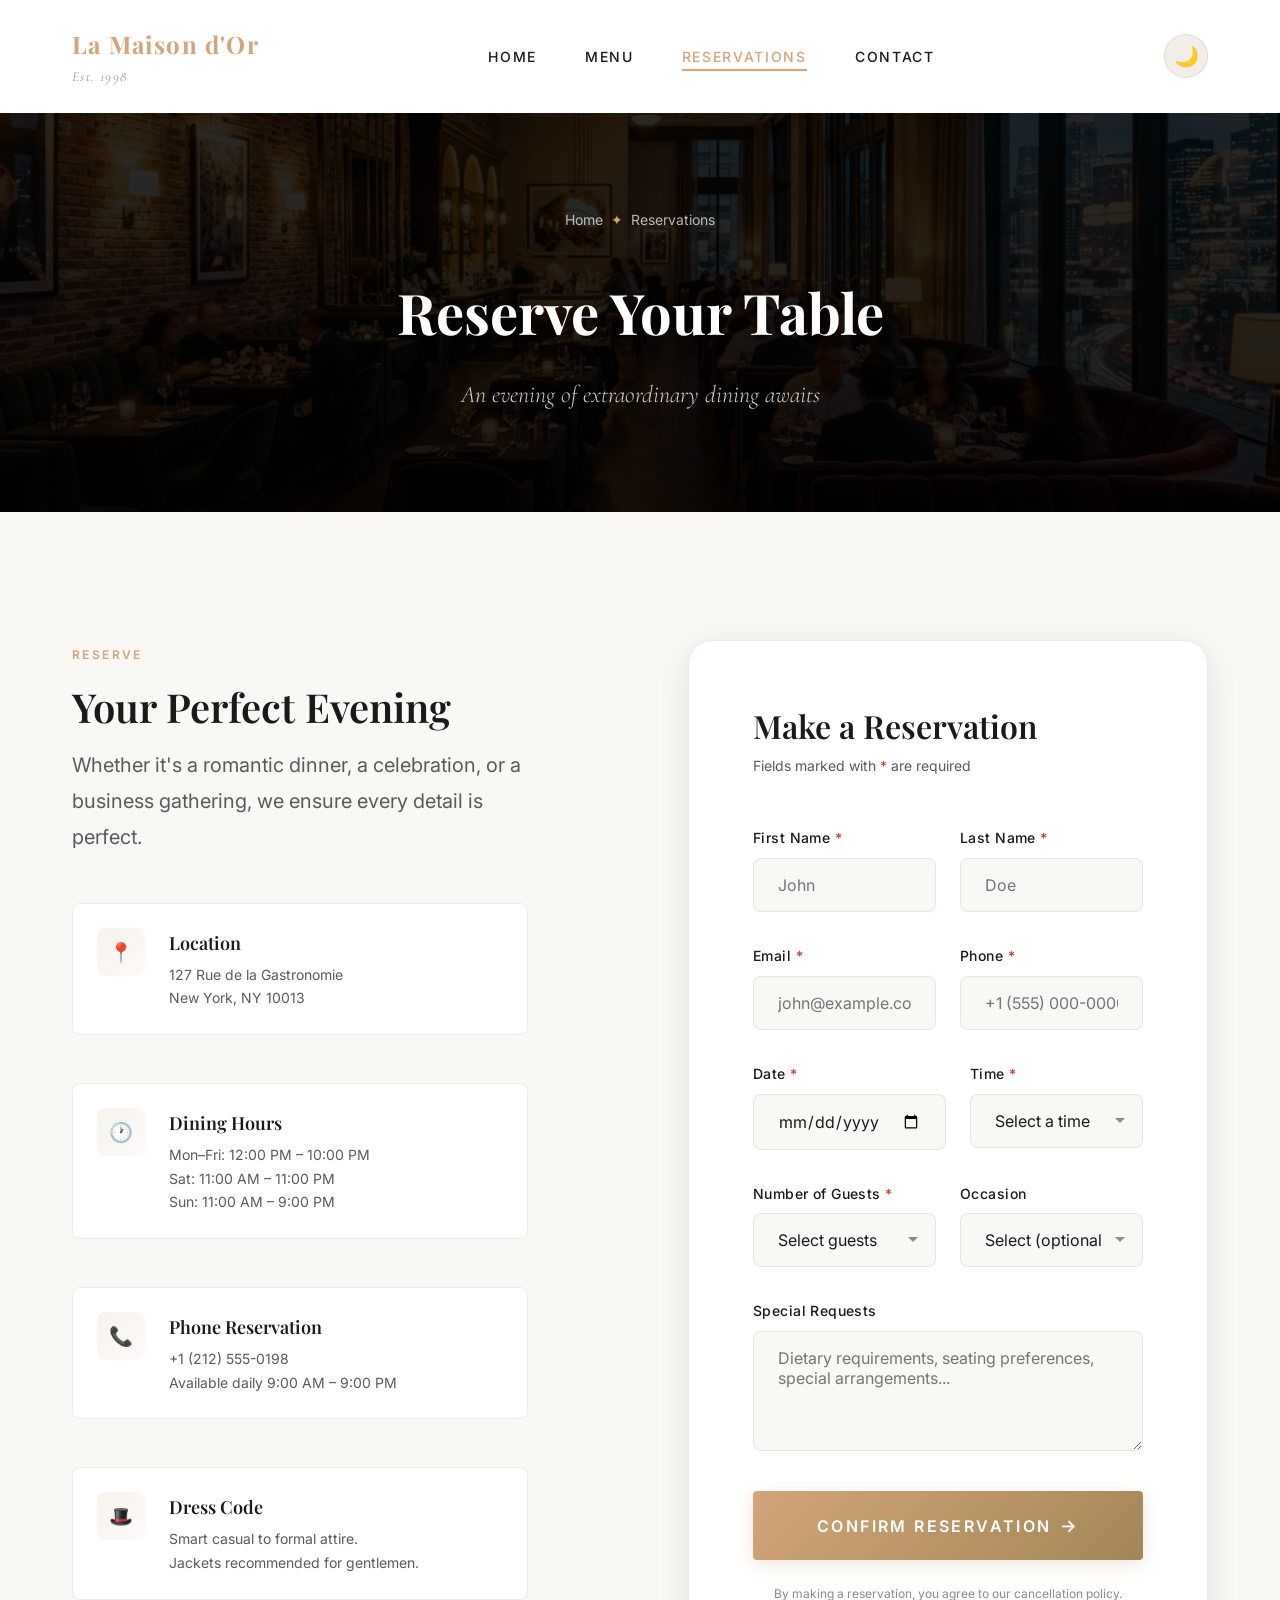
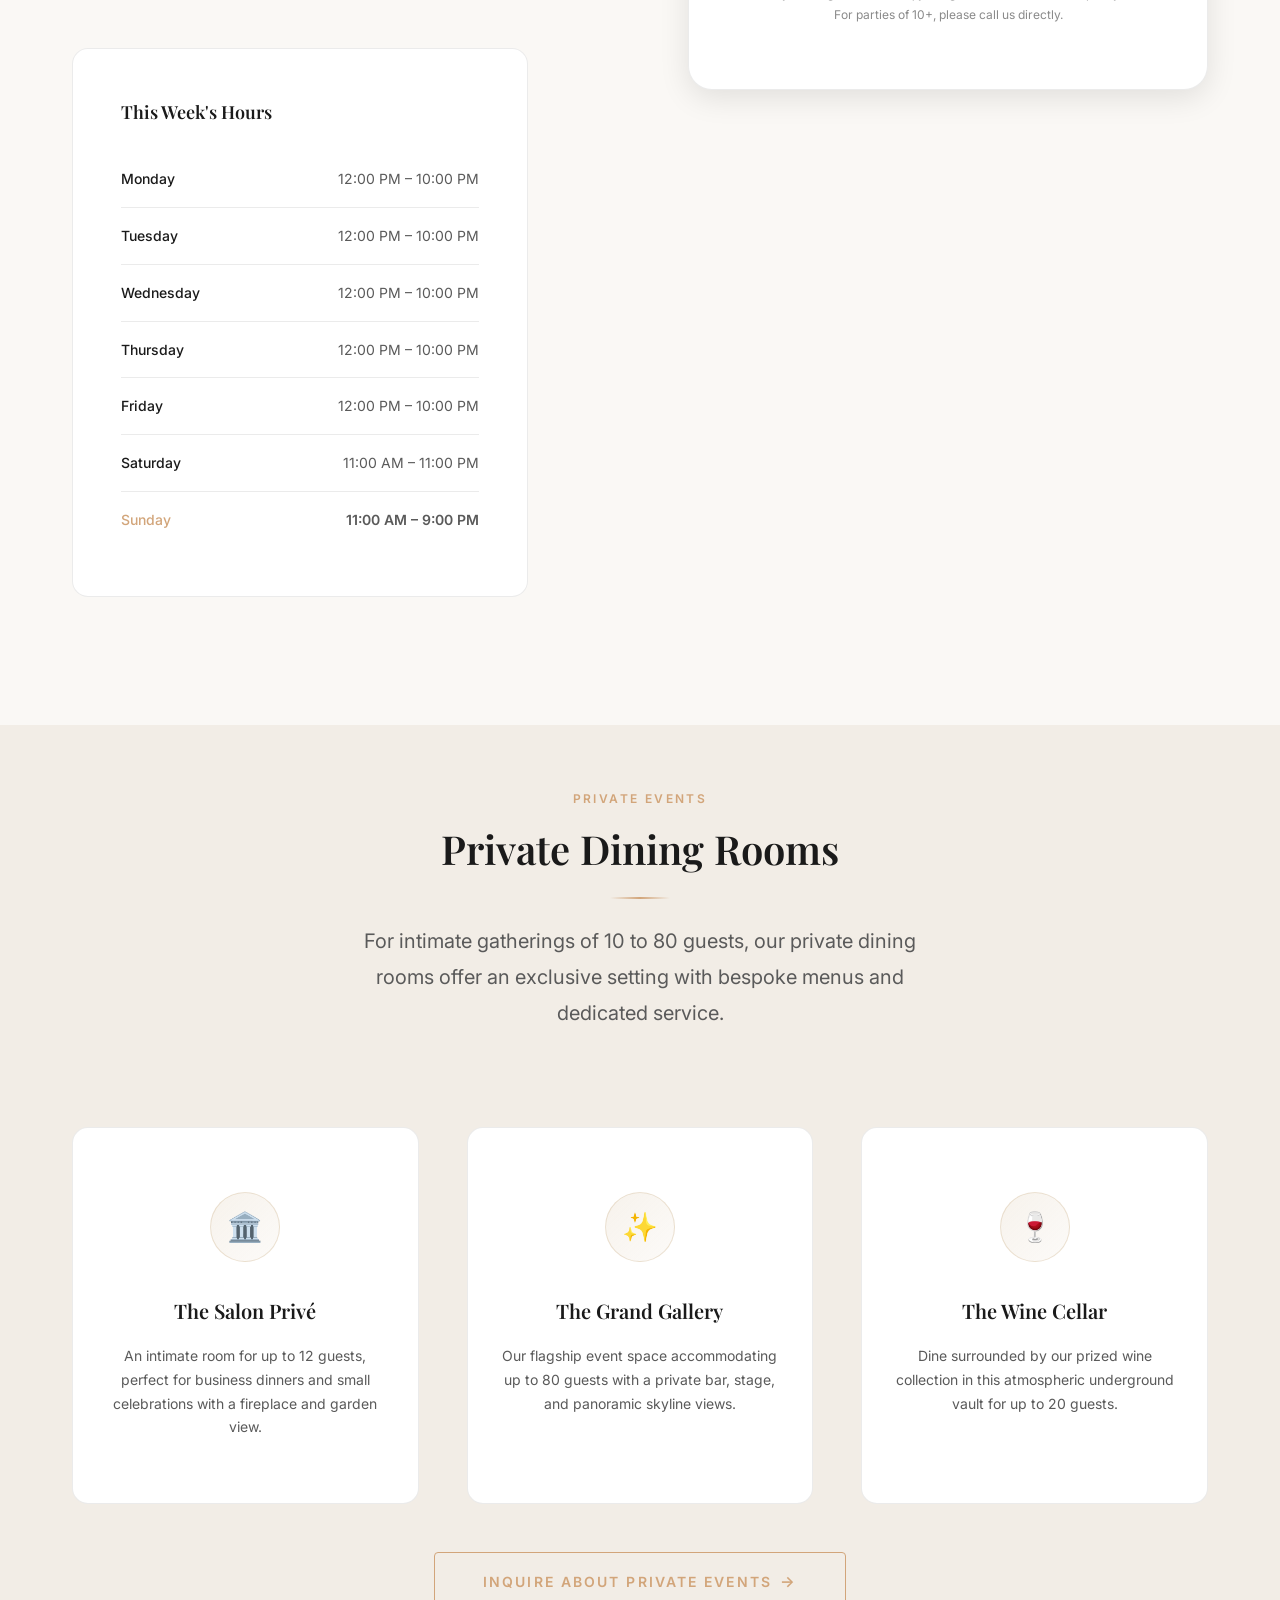
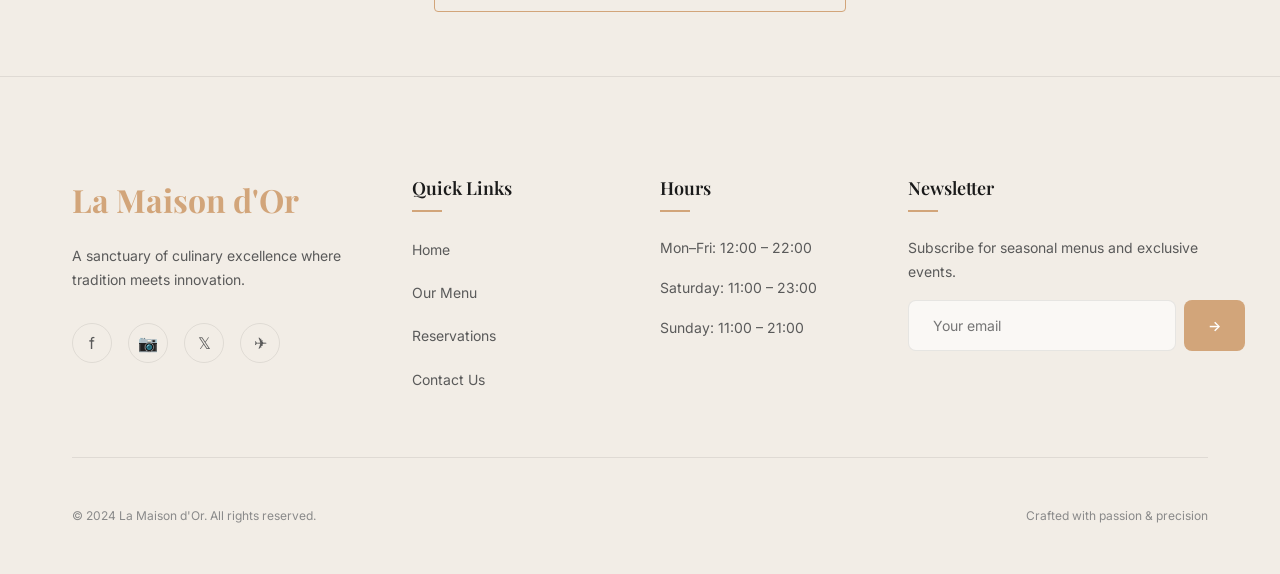
==== booking.html @ f9eae982 "Improve theme and transitions for light theme" ====
<!DOCTYPE html>
<html lang="en">
<head>
  <meta charset="UTF-8">
  <meta name="viewport" content="width=device-width, initial-scale=1.0">
  <title>Reservations — La Maison d'Or</title>
  <meta name="description" content="Reserve your table at La Maison d'Or. Book online for an unforgettable fine dining experience. Private dining rooms available for special occasions.">
  <link rel="stylesheet" href="css/style.css">
  <link rel="icon" type="image/svg+xml" href="data:image/svg+xml,<svg xmlns='http://www.w3.org/2000/svg' viewBox='0 0 100 100'><text y='.9em' font-size='90'>🍽️</text></svg>">
</head>
<body>

  <!-- Loader -->
  <div class="loader" id="page-loader">
    <div class="loader__spinner"></div>
    <div class="loader__text">La Maison d'Or</div>
  </div>

  <div class="cursor-glow"></div>
  <div class="menu-overlay"></div>

  <!-- Navigation -->
  <nav class="navbar scrolled" id="main-navbar">
    <div class="container">
      <div class="navbar__inner">
        <a href="index.html" class="navbar__brand">
          <div>
            <span class="navbar__logo">La Maison d'Or</span>
            <span class="navbar__logo-accent">Est. 1998</span>
          </div>
        </a>
        <ul class="navbar__menu" id="nav-menu">
          <li><a href="index.html" class="navbar__link">Home</a></li>
          <li><a href="menu.html" class="navbar__link">Menu</a></li>
          <li><a href="booking.html" class="navbar__link active">Reservations</a></li>
          <li><a href="contact.html" class="navbar__link">Contact</a></li>
        </ul>
        <div class="navbar__actions">
          <button class="theme-toggle" id="theme-toggle" aria-label="Toggle dark mode">
            <span class="icon-moon">🌙</span>
            <span class="icon-sun">☀️</span>
          </button>
          <div class="navbar__toggle" id="menu-toggle" aria-label="Toggle navigation menu">
            <span></span><span></span><span></span>
          </div>
        </div>
      </div>
    </div>
  </nav>

  <!-- Page Header -->
  <header class="page-header">
    <div class="page-header__bg">
      <img src="images/interior.png" alt="Restaurant interior" width="1920" height="600" loading="eager">
    </div>
    <div class="page-header__content">
      <div class="page-header__breadcrumb" style="animation: fadeInDown 0.6s ease 0.2s both;">
        <a href="index.html">Home</a>
        <span class="separator">✦</span>
        <span>Reservations</span>
      </div>
      <h1 class="page-header__title" style="animation: fadeInUp 0.8s ease 0.3s both;">Reserve Your Table</h1>
      <p class="page-header__subtitle" style="animation: fadeInUp 0.8s ease 0.5s both;">An evening of extraordinary dining awaits</p>
    </div>
  </header>

  <!-- Booking Section -->
  <section class="section booking-section">
    <div class="container">
      <div class="booking-grid">
        <!-- Left: Info -->
        <div class="booking-info">
          <div class="reveal">
            <span class="label">Reserve</span>
            <h2 class="heading-2" style="margin: var(--space-md) 0;">Your Perfect Evening</h2>
            <p class="body-lg" style="margin-bottom: var(--space-2xl);">Whether it's a romantic dinner, a celebration, or a business gathering, we ensure every detail is perfect.</p>
          </div>

          <div class="booking-info__item reveal reveal-delay-1">
            <div class="booking-info__icon">📍</div>
            <div class="booking-info__text">
              <h4>Location</h4>
              <p>127 Rue de la Gastronomie<br>New York, NY 10013</p>
            </div>
          </div>

          <div class="booking-info__item reveal reveal-delay-2">
            <div class="booking-info__icon">🕐</div>
            <div class="booking-info__text">
              <h4>Dining Hours</h4>
              <p>Mon–Fri: 12:00 PM – 10:00 PM<br>Sat: 11:00 AM – 11:00 PM<br>Sun: 11:00 AM – 9:00 PM</p>
            </div>
          </div>

          <div class="booking-info__item reveal reveal-delay-3">
            <div class="booking-info__icon">📞</div>
            <div class="booking-info__text">
              <h4>Phone Reservation</h4>
              <p>+1 (212) 555-0198<br>Available daily 9:00 AM – 9:00 PM</p>
            </div>
          </div>

          <div class="booking-info__item reveal reveal-delay-4">
            <div class="booking-info__icon">🎩</div>
            <div class="booking-info__text">
              <h4>Dress Code</h4>
              <p>Smart casual to formal attire.<br>Jackets recommended for gentlemen.</p>
            </div>
          </div>

          <!-- Opening Hours Widget -->
          <div class="hours-widget reveal reveal-delay-5" style="margin-top: var(--space-xl);">
            <h4 style="font-family: var(--font-heading); font-size: var(--fs-md); margin-bottom: var(--space-lg); font-weight: 600;">This Week's Hours</h4>
            <div class="hours-widget__row" data-day="monday">
              <span class="hours-widget__day">Monday</span>
              <span class="hours-widget__time">12:00 PM – 10:00 PM</span>
            </div>
            <div class="hours-widget__row" data-day="tuesday">
              <span class="hours-widget__day">Tuesday</span>
              <span class="hours-widget__time">12:00 PM – 10:00 PM</span>
            </div>
            <div class="hours-widget__row" data-day="wednesday">
              <span class="hours-widget__day">Wednesday</span>
              <span class="hours-widget__time">12:00 PM – 10:00 PM</span>
            </div>
            <div class="hours-widget__row" data-day="thursday">
              <span class="hours-widget__day">Thursday</span>
              <span class="hours-widget__time">12:00 PM – 10:00 PM</span>
            </div>
            <div class="hours-widget__row" data-day="friday">
              <span class="hours-widget__day">Friday</span>
              <span class="hours-widget__time">12:00 PM – 10:00 PM</span>
            </div>
            <div class="hours-widget__row" data-day="saturday">
              <span class="hours-widget__day">Saturday</span>
              <span class="hours-widget__time">11:00 AM – 11:00 PM</span>
            </div>
            <div class="hours-widget__row" data-day="sunday">
              <span class="hours-widget__day">Sunday</span>
              <span class="hours-widget__time">11:00 AM – 9:00 PM</span>
            </div>
          </div>
        </div>

        <!-- Right: Form -->
        <div class="booking-form reveal-right">
          <h3 class="heading-3" style="margin-bottom: var(--space-sm);">Make a Reservation</h3>
          <p style="color: var(--color-text-secondary); font-size: var(--fs-sm); margin-bottom: var(--space-2xl);">Fields marked with <span style="color: var(--color-error);">*</span> are required</p>

          <form id="booking-form" novalidate>
            <div class="form-row">
              <div class="form-group">
                <label class="form-label" for="booking-fname">First Name <span class="required">*</span></label>
                <input class="form-input" type="text" id="booking-fname" name="firstName" placeholder="John" data-validate="required, min:2">
                <span class="form-error"></span>
              </div>
              <div class="form-group">
                <label class="form-label" for="booking-lname">Last Name <span class="required">*</span></label>
                <input class="form-input" type="text" id="booking-lname" name="lastName" placeholder="Doe" data-validate="required, min:2">
                <span class="form-error"></span>
              </div>
            </div>

            <div class="form-row">
              <div class="form-group">
                <label class="form-label" for="booking-email">Email <span class="required">*</span></label>
                <input class="form-input" type="email" id="booking-email" name="email" placeholder="john@example.com" data-validate="required, email">
                <span class="form-error"></span>
              </div>
              <div class="form-group">
                <label class="form-label" for="booking-phone">Phone <span class="required">*</span></label>
                <input class="form-input" type="tel" id="booking-phone" name="phone" placeholder="+1 (555) 000-0000" data-validate="required, phone">
                <span class="form-error"></span>
              </div>
            </div>

            <div class="form-row">
              <div class="form-group">
                <label class="form-label" for="booking-date">Date <span class="required">*</span></label>
                <input class="form-input" type="date" id="booking-date" name="date" data-validate="required, date">
                <span class="form-error"></span>
              </div>
              <div class="form-group">
                <label class="form-label" for="booking-time">Time <span class="required">*</span></label>
                <select class="form-select" id="booking-time" name="time" data-validate="required">
                  <option value="">Select a time</option>
                  <option value="12:00">12:00 PM</option>
                  <option value="12:30">12:30 PM</option>
                  <option value="13:00">1:00 PM</option>
                  <option value="13:30">1:30 PM</option>
                  <option value="18:00">6:00 PM</option>
                  <option value="18:30">6:30 PM</option>
                  <option value="19:00">7:00 PM</option>
                  <option value="19:30">7:30 PM</option>
                  <option value="20:00">8:00 PM</option>
                  <option value="20:30">8:30 PM</option>
                  <option value="21:00">9:00 PM</option>
                </select>
                <span class="form-error"></span>
              </div>
            </div>

            <div class="form-row">
              <div class="form-group">
                <label class="form-label" for="booking-guests">Number of Guests <span class="required">*</span></label>
                <select class="form-select" id="booking-guests" name="guests" data-validate="required">
                  <option value="">Select guests</option>
                  <option value="1">1 Guest</option>
                  <option value="2">2 Guests</option>
                  <option value="3">3 Guests</option>
                  <option value="4">4 Guests</option>
                  <option value="5">5 Guests</option>
                  <option value="6">6 Guests</option>
                  <option value="7">7 Guests</option>
                  <option value="8">8 Guests</option>
                  <option value="10">10+ (Private Dining)</option>
                </select>
                <span class="form-error"></span>
              </div>
              <div class="form-group">
                <label class="form-label" for="booking-occasion">Occasion</label>
                <select class="form-select" id="booking-occasion" name="occasion">
                  <option value="">Select (optional)</option>
                  <option value="birthday">Birthday</option>
                  <option value="anniversary">Anniversary</option>
                  <option value="business">Business Dinner</option>
                  <option value="date">Date Night</option>
                  <option value="celebration">Celebration</option>
                  <option value="other">Other</option>
                </select>
              </div>
            </div>

            <div class="form-group">
              <label class="form-label" for="booking-requests">Special Requests</label>
              <textarea class="form-textarea" id="booking-requests" name="requests" placeholder="Dietary requirements, seating preferences, special arrangements..." rows="4"></textarea>
            </div>

            <button type="submit" class="btn btn--primary btn--lg" style="width: 100%;" id="booking-submit">
              Confirm Reservation <span class="btn-icon">→</span>
            </button>

            <p style="text-align: center; margin-top: var(--space-lg); font-size: var(--fs-xs); color: var(--color-text-muted);">
              By making a reservation, you agree to our cancellation policy.<br>
              For parties of 10+, please call us directly.
            </p>
          </form>
        </div>
      </div>
    </div>
  </section>

  <!-- Private Dining CTA -->
  <section class="section section--sm" style="background: var(--color-bg-alt);">
    <div class="container">
      <div class="section-header reveal">
        <span class="label">Private Events</span>
        <h2 class="heading-2">Private Dining Rooms</h2>
        <div class="section-divider"></div>
        <p class="body-lg">For intimate gatherings of 10 to 80 guests, our private dining rooms offer an exclusive setting with bespoke menus and dedicated service.</p>
      </div>
      <div class="features-grid">
        <div class="feature-card reveal reveal-delay-1">
          <div class="feature-card__icon">🏛️</div>
          <h3 class="feature-card__title">The Salon Privé</h3>
          <p class="feature-card__desc">An intimate room for up to 12 guests, perfect for business dinners and small celebrations with a fireplace and garden view.</p>
        </div>
        <div class="feature-card reveal reveal-delay-2">
          <div class="feature-card__icon">✨</div>
          <h3 class="feature-card__title">The Grand Gallery</h3>
          <p class="feature-card__desc">Our flagship event space accommodating up to 80 guests with a private bar, stage, and panoramic skyline views.</p>
        </div>
        <div class="feature-card reveal reveal-delay-3">
          <div class="feature-card__icon">🍷</div>
          <h3 class="feature-card__title">The Wine Cellar</h3>
          <p class="feature-card__desc">Dine surrounded by our prized wine collection in this atmospheric underground vault for up to 20 guests.</p>
        </div>
      </div>
      <div class="text-center" style="margin-top: var(--space-2xl);">
        <a href="contact.html" class="btn btn--outline reveal">Inquire About Private Events <span class="btn-icon">→</span></a>
      </div>
    </div>
  </section>

  <!-- Footer -->
  <footer class="footer">
    <div class="container">
      <div class="footer__grid">
        <div class="footer__brand">
          <div class="footer__brand-name">La Maison d'Or</div>
          <p class="footer__brand-desc">A sanctuary of culinary excellence where tradition meets innovation.</p>
          <div class="footer__social">
            <a href="#" class="footer__social-link" aria-label="Facebook">f</a>
            <a href="#" class="footer__social-link" aria-label="Instagram">📷</a>
            <a href="#" class="footer__social-link" aria-label="Twitter">𝕏</a>
            <a href="#" class="footer__social-link" aria-label="TripAdvisor">✈</a>
          </div>
        </div>
        <div>
          <h4 class="footer__heading">Quick Links</h4>
          <ul class="footer__links">
            <li><a href="index.html" class="footer__link">Home</a></li>
            <li><a href="menu.html" class="footer__link">Our Menu</a></li>
            <li><a href="booking.html" class="footer__link">Reservations</a></li>
            <li><a href="contact.html" class="footer__link">Contact Us</a></li>
          </ul>
        </div>
        <div>
          <h4 class="footer__heading">Hours</h4>
          <ul class="footer__links">
            <li class="footer__link" style="cursor:default;">Mon–Fri: 12:00 – 22:00</li>
            <li class="footer__link" style="cursor:default;">Saturday: 11:00 – 23:00</li>
            <li class="footer__link" style="cursor:default;">Sunday: 11:00 – 21:00</li>
          </ul>
        </div>
        <div class="footer__newsletter">
          <h4 class="footer__heading">Newsletter</h4>
          <p style="font-size: var(--fs-sm); color: var(--color-text-secondary);">Subscribe for seasonal menus and exclusive events.</p>
          <div class="footer__newsletter-input">
            <input type="email" placeholder="Your email" aria-label="Email for newsletter">
            <button aria-label="Subscribe">→</button>
          </div>
        </div>
      </div>
      <div class="footer__bottom">
        <span>&copy; 2024 La Maison d'Or. All rights reserved.</span>
        <span>Crafted with passion & precision</span>
      </div>
    </div>
  </footer>

  <!-- Success Modal -->
  <div class="modal-overlay" id="success-modal">
    <div class="modal">
      <div class="modal__icon">✓</div>
      <h3 class="modal__title">Reservation Confirmed!</h3>
      <p class="modal__text">Thank you for choosing La Maison d'Or. We have received your reservation and will send a confirmation to your email shortly.</p>
      <button class="btn btn--primary modal__close">Close</button>
    </div>
  </div>

  <script src="js/main.js"></script>
</body>
</html>
---- css/style.css ----
/* =====================================================
   LA MAISON D'OR — Restaurant Website Design System
   ===================================================== */

/* Google Fonts Import */
@import url('https://fonts.googleapis.com/css2?family=Playfair+Display:ital,wght@0,400;0,500;0,600;0,700;0,800;1,400;1,500&family=Inter:wght@300;400;500;600;700&family=Cormorant+Garamond:ital,wght@0,300;0,400;0,500;0,600;1,300;1,400&display=swap');

/* ── CSS Custom Properties (Design Tokens) ── */
:root {
  /* Color Palette — Light Theme */
   --color-primary: #d2a57a;
   --color-primary-light: #e7cdaf;
   --color-primary-dark: #a38657;
   --color-accent: #9e5e20;
  --color-accent-glow: rgba(200, 169, 126, 0.3);

  --color-bg: #faf8f5;
  --color-bg-alt: #f2ede6;
  --color-bg-card: #ffffff;
  --color-bg-glass: rgba(255, 255, 255, 0.7);
  --color-bg-overlay: rgba(0, 0, 0, 0.5);

  --color-text: #1a1a1a;
  --color-text-secondary: #5a5a5a;
  --color-text-muted: #8a8a8a;
  --color-text-inverse: #ffffff;

  --color-border: rgba(0, 0, 0, 0.08);
  --color-border-accent: rgba(200, 169, 126, 0.3);

  --color-success: #2d8a4e;
  --color-error: #c0392b;
  --color-warning: #e67e22;

  /* Shadows */
  --shadow-sm: 0 1px 3px rgba(0,0,0,0.06);
  --shadow-md: 0 4px 12px rgba(0,0,0,0.08);
  --shadow-lg: 0 8px 30px rgba(0,0,0,0.1);
  --shadow-xl: 0 20px 60px rgba(0,0,0,0.12);
  --shadow-glow: 0 0 30px rgba(200, 169, 126, 0.2);

  /* Typography */
  --font-heading: 'Playfair Display', 'Georgia', serif;
  --font-body: 'Inter', 'Helvetica Neue', sans-serif;
  --font-accent: 'Cormorant Garamond', 'Georgia', serif;

  --fs-xs: 0.75rem;
  --fs-sm: 0.875rem;
  --fs-base: 1rem;
  --fs-md: 1.125rem;
  --fs-lg: 1.25rem;
  --fs-xl: 1.5rem;
  --fs-2xl: 2rem;
  --fs-3xl: 2.5rem;
  --fs-4xl: 3.5rem;
  --fs-5xl: 4.5rem;
  --fs-hero: clamp(3rem, 8vw, 7rem);

  /* Spacing */
  --space-xs: 0.25rem;
  --space-sm: 0.5rem;
  --space-md: 1rem;
  --space-lg: 1.5rem;
  --space-xl: 2rem;
  --space-2xl: 3rem;
  --space-3xl: 4rem;
  --space-4xl: 6rem;
  --space-5xl: 8rem;

  /* Border Radius */
  --radius-sm: 4px;
  --radius-md: 8px;
  --radius-lg: 16px;
  --radius-xl: 24px;
  --radius-full: 9999px;

  /* Transitions */
  --transition-fast: 150ms ease;
  --transition-base: 300ms ease;
  --transition-slow: 500ms ease;
  --transition-spring: 500ms cubic-bezier(0.34, 1.56, 0.64, 1);

  /* Z-Index Scale */
  --z-base: 1;
  --z-dropdown: 100;
  --z-sticky: 200;
  --z-overlay: 300;
  --z-modal: 400;
  --z-toast: 500;
}

/* ── Dark Theme ── */
[data-theme="dark"] {
  --color-bg: #0d0d0d;
  --color-bg-alt: #1a1a1a;
  --color-bg-card: #1e1e1e;
  --color-bg-glass: rgba(30, 30, 30, 0.8);
  --color-bg-overlay: rgba(0, 0, 0, 0.7);

  --color-text: #f0ece4;
  --color-text-secondary: #b0a89c;
  --color-text-muted: #6e6e6e;
  --color-text-inverse: #0d0d0d;

  --color-border: rgba(255, 255, 255, 0.08);
  --color-border-accent: rgba(200, 169, 126, 0.25);

  --shadow-sm: 0 1px 3px rgba(0,0,0,0.3);
  --shadow-md: 0 4px 12px rgba(0,0,0,0.4);
  --shadow-lg: 0 8px 30px rgba(0,0,0,0.5);
  --shadow-xl: 0 20px 60px rgba(0,0,0,0.6);
  --shadow-glow: 0 0 40px rgba(200, 169, 126, 0.15);
}

/* ── Reset & Base ── */
*, *::before, *::after {
  margin: 0;
  padding: 0;
  box-sizing: border-box;
}

html {
  scroll-behavior: smooth;
  -webkit-font-smoothing: antialiased;
  -moz-osx-font-smoothing: grayscale;
}

body {
  font-family: var(--font-body);
  font-size: var(--fs-base);
  color: var(--color-text);
  background-color: var(--color-bg);
  line-height: 1.7;
  overflow-x: hidden;
  transition: background-color var(--transition-slow), color var(--transition-slow);
}

img {
  max-width: 100%;
  height: auto;
  display: block;
}

a {
  text-decoration: none;
  color: inherit;
  transition: color var(--transition-fast);
}

button {
  cursor: pointer;
  border: none;
  background: none;
  font-family: inherit;
}

ul, ol {
  list-style: none;
}

/* ── Utilities ── */
.container {
  width: 100%;
  max-width: 1200px;
  margin: 0 auto;
  padding: 0 var(--space-xl);
}

.container--narrow {
  max-width: 800px;
}

.container--wide {
  max-width: 1400px;
}

.section {
  padding: var(--space-5xl) 0;
}

.section--sm {
  padding: var(--space-3xl) 0;
}

.text-center { text-align: center; }
.text-primary { color: var(--color-primary); }
.text-accent { color: var(--color-accent); }

.sr-only {
  position: absolute;
  width: 1px;
  height: 1px;
  padding: 0;
  margin: -1px;
  overflow: hidden;
  clip: rect(0, 0, 0, 0);
  white-space: nowrap;
  border-width: 0;
}

/* ── Typography ── */
.heading-display {
  font-family: var(--font-heading);
  font-size: var(--fs-hero);
  font-weight: 700;
  line-height: 1.05;
  letter-spacing: -0.02em;
}

.heading-1 {
  font-family: var(--font-heading);
  font-size: var(--fs-4xl);
  font-weight: 700;
  line-height: 1.1;
  letter-spacing: -0.01em;
}

.heading-2 {
  font-family: var(--font-heading);
  font-size: var(--fs-3xl);
  font-weight: 600;
  line-height: 1.2;
}

.heading-3 {
  font-family: var(--font-heading);
  font-size: var(--fs-2xl);
  font-weight: 600;
  line-height: 1.3;
}

.subtitle {
  font-family: var(--font-accent);
  font-size: var(--fs-xl);
  font-weight: 300;
  font-style: italic;
  color: var(--color-primary);
  letter-spacing: 0.05em;
}

.label {
  font-family: var(--font-body);
  font-size: var(--fs-xs);
  font-weight: 600;
  text-transform: uppercase;
  letter-spacing: 0.2em;
  color: var(--color-primary);
}

.body-lg {
  font-size: var(--fs-lg);
  color: var(--color-text-secondary);
  line-height: 1.8;
}

/* Section Header */
.section-header {
  text-align: center;
  margin-bottom: var(--space-4xl);
}

.section-header .label {
  display: block;
  margin-bottom: var(--space-md);
}

.section-header .heading-2 {
  margin-bottom: var(--space-lg);
}

.section-header .body-lg {
  max-width: 600px;
  margin: 0 auto;
}

.section-divider {
  width: 60px;
  height: 2px;
  background: linear-gradient(90deg, transparent, var(--color-primary), transparent);
  margin: var(--space-lg) auto;
}

/* ── Buttons ── */
.btn {
  display: inline-flex;
  align-items: center;
  justify-content: center;
  gap: var(--space-sm);
  padding: var(--space-md) var(--space-2xl);
  font-family: var(--font-body);
  font-size: var(--fs-sm);
  font-weight: 600;
  text-transform: uppercase;
  letter-spacing: 0.15em;
  border-radius: var(--radius-sm);
  transition: all var(--transition-base);
  position: relative;
  overflow: hidden;
}

.btn::before {
  content: '';
  position: absolute;
  top: 0;
  left: -100%;
  width: 100%;
  height: 100%;
  background: linear-gradient(90deg, transparent, rgba(255,255,255,0.15), transparent);
  transition: left 0.6s ease;
}

.btn:hover::before {
  left: 100%;
}

.btn--primary {
  background: linear-gradient(135deg, var(--color-primary), var(--color-primary-dark));
  color: var(--color-text-inverse);
  box-shadow: 0 4px 15px rgba(200, 169, 126, 0.3);
}

.btn--primary:hover {
  transform: translateY(-2px);
  box-shadow: 0 8px 25px rgba(200, 169, 126, 0.4);
}

.btn--outline {
  border: 1.5px solid var(--color-primary);
  color: var(--color-primary);
  background: transparent;
}

.btn--outline:hover {
  background: var(--color-primary);
  color: var(--color-text-inverse);
  transform: translateY(-2px);
}

.btn--ghost {
  color: var(--color-text);
  padding: var(--space-sm) var(--space-md);
}

.btn--ghost:hover {
  color: var(--color-primary);
}

.btn--lg {
  padding: var(--space-lg) var(--space-3xl);
  font-size: var(--fs-base);
}

.btn-icon {
  font-size: 1.1em;
  transition: transform var(--transition-fast);
}

.btn:hover .btn-icon {
  transform: translateX(4px);
}

/* ── Navigation ── */
.navbar {
  position: fixed;
  top: 0;
  left: 0;
  right: 0;
  z-index: var(--z-sticky);
  padding: var(--space-lg) 0;
  background: var(--color-bg-card);
  transition: all var(--transition-base);
}

.navbar.scrolled {
  background: var(--color-bg-glass);
  backdrop-filter: blur(20px);
  -webkit-backdrop-filter: blur(20px);
  border-bottom: 1px solid var(--color-border);
  padding: var(--space-md) 0;
  box-shadow: var(--shadow-md);
}

.navbar__inner {
  display: flex;
  align-items: center;
  justify-content: space-between;
}

.navbar__brand {
  display: flex;
  align-items: center;
  gap: var(--space-sm);
}

.navbar__logo {
  font-family: var(--font-heading);
  font-size: var(--fs-xl);
  font-weight: 700;
  color: var(--color-primary);
  letter-spacing: 0.05em;
}

.navbar__logo-accent {
  font-family: var(--font-accent);
  font-size: var(--fs-sm);
  font-weight: 300;
  font-style: italic;
  color: var(--color-text-muted);
  display: block;
  letter-spacing: 0.1em;
}

.navbar__menu {
  display: flex;
  align-items: center;
  gap: var(--space-2xl);
}

.navbar__link {
  font-size: var(--fs-sm);
  font-weight: 500;
  text-transform: uppercase;
  letter-spacing: 0.12em;
  color: var(--color-text);
  position: relative;
  padding: var(--space-xs) 0;
}

.navbar__link::after {
  content: '';
  position: absolute;
  bottom: -2px;
  left: 0;
  width: 0;
  height: 1.5px;
  background: var(--color-primary);
  transition: width var(--transition-base);
}

.navbar__link:hover::after,
.navbar__link.active::after {
  width: 100%;
}

.navbar__link:hover,
.navbar__link.active {
  color: var(--color-primary);
}

.navbar__actions {
  display: flex;
  align-items: center;
  gap: var(--space-md);
}

/* Theme Toggle */
.theme-toggle {
  width: 44px;
  height: 44px;
  border-radius: var(--radius-full);
  display: flex;
  align-items: center;
  justify-content: center;
  background: var(--color-bg-alt);
  border: 1px solid var(--color-border);
  color: var(--color-text);
  font-size: var(--fs-lg);
  transition: all var(--transition-base);
  cursor: pointer;
}

.theme-toggle:hover {
  background: var(--color-primary);
  color: var(--color-text-inverse);
  border-color: var(--color-primary);
  transform: rotate(180deg);
}

.theme-toggle .icon-sun,
.theme-toggle .icon-moon {
  transition: opacity var(--transition-base), transform var(--transition-base);
}

[data-theme="dark"] .theme-toggle .icon-sun {
  display: block;
}

[data-theme="dark"] .theme-toggle .icon-moon {
  display: none;
}

[data-theme="light"] .theme-toggle .icon-sun,
:root:not([data-theme="dark"]) .theme-toggle .icon-sun {
  display: none;
}

[data-theme="light"] .theme-toggle .icon-moon,
:root:not([data-theme="dark"]) .theme-toggle .icon-moon {
  display: block;
}

/* Mobile Menu Toggle */
.navbar__toggle {
  display: none;
  flex-direction: column;
  gap: 5px;
  width: 28px;
  cursor: pointer;
  z-index: var(--z-modal);
}

.navbar__toggle span {
  display: block;
  width: 100%;
  height: 2px;
  background: var(--color-text);
  transition: all var(--transition-base);
  border-radius: 2px;
}

.navbar__toggle.active span:nth-child(1) {
  transform: rotate(45deg) translate(5px, 5px);
}

.navbar__toggle.active span:nth-child(2) {
  opacity: 0;
}

.navbar__toggle.active span:nth-child(3) {
  transform: rotate(-45deg) translate(5px, -5px);
}

/* ── Hero Section ── */
.hero {
  position: relative;
  min-height: 100vh;
  display: flex;
  align-items: center;
  justify-content: center;
  overflow: hidden;
}

.hero__bg {
  position: absolute;
  inset: 0;
  z-index: -1;
}

.hero__bg img {
  width: 100%;
  height: 100%;
  object-fit: cover;
  filter: brightness(0.35);
}

.hero__bg::after {
  content: '';
  position: absolute;
  inset: 0;
  background: linear-gradient(
    to bottom,
    rgba(0,0,0,0.3) 0%,
    rgba(0,0,0,0.1) 40%,
    rgba(0,0,0,0.5) 100%
  );
}

.hero__content {
  text-align: center;
  color: #fff;
  max-width: 900px;
  padding: var(--space-5xl) var(--space-xl);
}

.hero__label {
  display: inline-block;
  font-family: var(--font-body);
  font-size: var(--fs-xs);
  font-weight: 600;
  text-transform: uppercase;
  letter-spacing: 0.35em;
  color: var(--color-primary-light);
  border: 1px solid rgba(200, 169, 126, 0.4);
  padding: var(--space-sm) var(--space-xl);
  border-radius: var(--radius-full);
  margin-bottom: var(--space-2xl);
  backdrop-filter: blur(4px);
}

.hero__title {
  font-family: var(--font-heading);
  font-size: var(--fs-hero);
  font-weight: 700;
  line-height: 1.05;
  margin-bottom: var(--space-xl);
  color: var(--color-text);
  text-shadow: 0 2px 40px rgba(0,0,0,0.3);
}

.hero__title .gold {
  color: var(--color-primary);
  position: relative;
}

.hero__subtitle {
  font-family: var(--font-accent);
  font-size: var(--fs-2xl);
  font-weight: 300;
  font-style: italic;
  color: rgba(255,255,255,0.85);
  margin-bottom: var(--space-3xl);
  line-height: 1.5;
}

.hero__cta {
  display: flex;
  gap: var(--space-lg);
  justify-content: center;
  flex-wrap: wrap;
}

.hero__scroll {
  position: absolute;
  bottom: var(--space-3xl);
  left: 50%;
  transform: translateX(-50%);
  display: flex;
  flex-direction: column;
  align-items: center;
  gap: var(--space-sm);
  color: rgba(255,255,255,0.6);
  font-size: var(--fs-xs);
  letter-spacing: 0.2em;
  text-transform: uppercase;
  animation: float 2s ease-in-out infinite;
}

.hero__scroll-line {
  width: 1px;
  height: 40px;
  background: linear-gradient(to bottom, var(--color-primary), transparent);
  animation: scrollLine 2s ease-in-out infinite;
}

[data-theme="light"] .hero__bg img {
  filter: brightness(0.5);
}

[data-theme="light"] .hero__bg img {
  filter: brightness(0.5);
}

[data-theme="light"] .hero__bg::after {
  background: linear-gradient(to bottom, rgba(255,255,255,0.3) 0%, rgba(255,255,255,0.1) 40%, rgba(255,255,255,0.3) 100%);
}

/* ── Cards ── */
.card {
  background: var(--color-bg-card);
  border-radius: var(--radius-lg);
  overflow: hidden;
  border: 1px solid var(--color-border);
  transition: all var(--transition-base);
}

.card:hover {
  transform: translateY(-10px) scale(1.02);
  box-shadow: var(--shadow-xl);
  border-color: var(--color-border-accent);
}

.card__image {
  position: relative;
  overflow: hidden;
  aspect-ratio: 4/3;
}

.card__image img {
  width: 100%;
  height: 100%;
  object-fit: cover;
  transition: transform var(--transition-slow);
}

.card:hover .card__image img {
  transform: scale(1.08);
}

.card__image-overlay {
  position: absolute;
  inset: 0;
  background: linear-gradient(to top, rgba(0,0,0,0.6), transparent);
  opacity: 0;
  transition: opacity var(--transition-base);
}

.card:hover .card__image-overlay {
  opacity: 1;
}

.card__body {
  padding: var(--space-xl);
}

.card__tag {
  display: inline-block;
  font-size: var(--fs-xs);
  font-weight: 600;
  text-transform: uppercase;
  letter-spacing: 0.15em;
  color: var(--color-primary);
  margin-bottom: var(--space-sm);
}

.card__title {
  font-family: var(--font-heading);
  font-size: var(--fs-xl);
  font-weight: 600;
  margin-bottom: var(--space-sm);
}

.card__desc {
  color: var(--color-text-secondary);
  font-size: var(--fs-sm);
  line-height: 1.7;
}

/* ── Feature Grid ── */
.features-grid {
  display: grid;
  grid-template-columns: repeat(3, 1fr);
  gap: var(--space-2xl);
}

.feature-card {
  text-align: center;
  padding: var(--space-3xl) var(--space-xl);
  background: var(--color-bg-card);
  border-radius: var(--radius-lg);
  border: 1px solid var(--color-border);
  transition: all var(--transition-base);
  position: relative;
  overflow: hidden;
}

.feature-card::before {
  content: '';
  position: absolute;
  top: 0;
  left: 50%;
  transform: translateX(-50%);
  width: 60px;
  height: 3px;
  background: var(--color-primary);
  opacity: 0;
  transition: opacity var(--transition-base);
}

.feature-card:hover::before {
  opacity: 1;
}

.feature-card:hover {
  transform: translateY(-8px) scale(1.02);
  box-shadow: var(--shadow-lg);
}

.feature-card__icon {
  width: 70px;
  height: 70px;
  border-radius: var(--radius-full);
  background: linear-gradient(135deg, rgba(200,169,126,0.15), rgba(200,169,126,0.05));
  display: flex;
  align-items: center;
  justify-content: center;
  margin: 0 auto var(--space-xl);
  font-size: 1.8rem;
  color: var(--color-primary);
  border: 1px solid var(--color-border-accent);
}

.feature-card__title {
  font-family: var(--font-heading);
  font-size: var(--fs-lg);
  font-weight: 600;
  margin-bottom: var(--space-md);
}

.feature-card__desc {
  color: var(--color-text-secondary);
  font-size: var(--fs-sm);
  line-height: 1.7;
}

/* ── Menu Page ── */
.menu-grid {
  display: grid;
  grid-template-columns: repeat(2, 1fr);
  gap: var(--space-2xl);
}

.menu-category {
  margin-bottom: var(--space-4xl);
}

.menu-category__header {
  text-align: center;
  margin-bottom: var(--space-3xl);
}

.menu-item {
  display: flex;
  gap: var(--space-xl);
  padding: var(--space-xl);
  background: var(--color-bg-card);
  border-radius: var(--radius-lg);
  border: 1px solid var(--color-border);
  transition: all var(--transition-base);
}

.menu-item:hover {
  border-color: var(--color-border-accent);
  box-shadow: var(--shadow-md);
  transform: translateX(5px) scale(1.02);
}

.menu-item__image {
  width: 120px;
  height: 120px;
  border-radius: var(--radius-md);
  overflow: hidden;
  flex-shrink: 0;
}

.menu-item__image img {
  width: 100%;
  height: 100%;
  object-fit: cover;
  transition: transform var(--transition-slow);
}

.menu-item:hover .menu-item__image img {
  transform: scale(1.1);
}

.menu-item__content {
  flex: 1;
}

.menu-item__header {
  display: flex;
  align-items: flex-start;
  justify-content: space-between;
  margin-bottom: var(--space-sm);
}

.menu-item__name {
  font-family: var(--font-heading);
  font-size: var(--fs-lg);
  font-weight: 600;
}

.menu-item__price {
  font-family: var(--font-heading);
  font-size: var(--fs-lg);
  font-weight: 700;
  color: var(--color-primary);
  white-space: nowrap;
}

.menu-item__dots {
  flex: 1;
  border-bottom: 1px dotted var(--color-border);
  margin: 0 var(--space-md);
  align-self: flex-end;
  margin-bottom: 6px;
}

.menu-item__desc {
  color: var(--color-text-secondary);
  font-size: var(--fs-sm);
  line-height: 1.6;
  margin-bottom: var(--space-sm);
}

.menu-item__tags {
  display: flex;
  gap: var(--space-sm);
  flex-wrap: wrap;
}

.menu-item__tag {
  font-size: var(--fs-xs);
  padding: 2px 8px;
  border-radius: var(--radius-full);
  background: rgba(200, 169, 126, 0.1);
  color: var(--color-primary);
  border: 1px solid var(--color-border-accent);
}

/* Menu Tabs / Filters */
.menu-filters {
  display: flex;
  justify-content: center;
  gap: var(--space-md);
  margin-bottom: var(--space-3xl);
  flex-wrap: wrap;
}

.menu-filter-btn {
  padding: var(--space-sm) var(--space-xl);
  font-size: var(--fs-sm);
  font-weight: 500;
  letter-spacing: 0.1em;
  text-transform: uppercase;
  border-radius: var(--radius-full);
  border: 1px solid var(--color-border);
  color: var(--color-text-secondary);
  background: var(--color-bg-card);
  transition: all var(--transition-base);
  cursor: pointer;
}

.menu-filter-btn:hover,
.menu-filter-btn.active {
  background: var(--color-primary);
  color: var(--color-text-inverse);
  border-color: var(--color-primary);
  box-shadow: 0 4px 15px rgba(200, 169, 126, 0.3);
}

/* ── Booking Form ── */
.booking-section {
  position: relative;
}

.booking-grid {
  display: grid;
  grid-template-columns: 1fr 1fr;
  gap: var(--space-4xl);
  align-items: start;
}

.booking-info {
  padding-right: var(--space-3xl);
}

.booking-info__item {
  display: flex;
  gap: var(--space-lg);
  align-items: flex-start;
  margin-bottom: var(--space-2xl);
  padding: var(--space-lg);
  background: var(--color-bg-card);
  border-radius: var(--radius-md);
  border: 1px solid var(--color-border);
  transition: all var(--transition-base);
}

.booking-info__item:hover {
  border-color: var(--color-border-accent);
  transform: translateX(5px);
}

.booking-info__icon {
  width: 48px;
  height: 48px;
  border-radius: var(--radius-md);
  background: linear-gradient(135deg, rgba(200,169,126,0.15), rgba(200,169,126,0.05));
  display: flex;
  align-items: center;
  justify-content: center;
  font-size: 1.2rem;
  color: var(--color-primary);
  flex-shrink: 0;
}

.booking-info__text h4 {
  font-family: var(--font-heading);
  font-size: var(--fs-md);
  font-weight: 600;
  margin-bottom: var(--space-xs);
}

.booking-info__text p {
  color: var(--color-text-secondary);
  font-size: var(--fs-sm);
}

.booking-form {
  background: var(--color-bg-card);
  padding: var(--space-3xl);
  border-radius: var(--radius-xl);
  border: 1px solid var(--color-border);
  box-shadow: var(--shadow-lg);
}

.form-group {
  margin-bottom: var(--space-xl);
}

.form-row {
  display: grid;
  grid-template-columns: 1fr 1fr;
  gap: var(--space-lg);
}

.form-label {
  display: block;
  font-size: var(--fs-sm);
  font-weight: 500;
  color: var(--color-text);
  margin-bottom: var(--space-sm);
  letter-spacing: 0.03em;
}

.form-label .required {
  color: var(--color-error);
}

.form-input,
.form-select,
.form-textarea {
  width: 100%;
  padding: var(--space-md) var(--space-lg);
  font-family: var(--font-body);
  font-size: var(--fs-base);
  color: var(--color-text);
  background: var(--color-bg);
  border: 1.5px solid var(--color-border);
  border-radius: var(--radius-md);
  transition: all var(--transition-base);
  outline: none;
}

.form-input:focus,
.form-select:focus,
.form-textarea:focus {
  border-color: var(--color-primary);
  box-shadow: 0 0 0 3px var(--color-accent-glow);
}

.form-input.error,
.form-select.error,
.form-textarea.error {
  border-color: var(--color-error);
  box-shadow: 0 0 0 3px rgba(192, 57, 43, 0.1);
}

.form-input.success,
.form-select.success,
.form-textarea.success {
  border-color: var(--color-success);
}

.form-textarea {
  min-height: 120px;
  resize: vertical;
}

.form-error {
  font-size: var(--fs-xs);
  color: var(--color-error);
  margin-top: var(--space-xs);
  display: none;
}

.form-error.visible {
  display: block;
  animation: slideDown 0.3s ease;
}

.form-select {
  appearance: none;
  background-image: url("data:image/svg+xml,%3Csvg xmlns='http://www.w3.org/2000/svg' width='12' height='12' viewBox='0 0 12 12'%3E%3Cpath fill='%238a8a8a' d='M6 8L1 3h10z'/%3E%3C/svg%3E");
  background-repeat: no-repeat;
  background-position: right 16px center;
  padding-right: 40px;
}

/* ── Testimonials ── */
.testimonials-grid {
  display: grid;
  grid-template-columns: repeat(3, 1fr);
  gap: var(--space-2xl);
}

.testimonial-card {
  padding: var(--space-2xl);
  background: var(--color-bg-card);
  border-radius: var(--radius-lg);
  border: 1px solid var(--color-border);
  position: relative;
  transition: all var(--transition-base);
}

.testimonial-card:hover {
  transform: translateY(-5px);
  box-shadow: var(--shadow-lg);
}

.testimonial-card__quote {
  font-family: var(--font-heading);
  font-size: 3rem;
  color: var(--color-primary);
  opacity: 0.3;
  line-height: 1;
  margin-bottom: var(--space-md);
}

.testimonial-card__text {
  font-family: var(--font-accent);
  font-size: var(--fs-lg);
  font-style: italic;
  color: var(--color-text-secondary);
  line-height: 1.7;
  margin-bottom: var(--space-xl);
}

.testimonial-card__author {
  display: flex;
  align-items: center;
  gap: var(--space-md);
}

.testimonial-card__avatar {
  width: 48px;
  height: 48px;
  border-radius: var(--radius-full);
  overflow: hidden;
  border: 2px solid var(--color-primary);
}

.testimonial-card__avatar img {
  width: 100%;
  height: 100%;
  object-fit: cover;
}

.testimonial-card__name {
  font-weight: 600;
  font-size: var(--fs-sm);
}

.testimonial-card__role {
  font-size: var(--fs-xs);
  color: var(--color-text-muted);
}

.testimonial-card__stars {
  color: var(--color-primary);
  font-size: var(--fs-sm);
  letter-spacing: 2px;
}

/* ── Gallery / Image Grid ── */
.gallery-grid {
  display: grid;
  grid-template-columns: repeat(4, 1fr);
  grid-auto-rows: 250px;
  gap: var(--space-md);
}

.gallery-item {
  position: relative;
  overflow: hidden;
  border-radius: var(--radius-md);
  cursor: pointer;
}

.gallery-item:nth-child(1) { grid-column: span 2; grid-row: span 2; }
.gallery-item:nth-child(5) { grid-column: span 2; }

.gallery-item img {
  width: 100%;
  height: 100%;
  object-fit: cover;
  transition: transform var(--transition-slow);
}

.gallery-item:hover img {
  transform: scale(1.1);
}

.gallery-item__overlay {
  position: absolute;
  inset: 0;
  background: linear-gradient(to top, rgba(0,0,0,0.7), transparent);
  opacity: 0;
  transition: opacity var(--transition-base);
  display: flex;
  align-items: flex-end;
  padding: var(--space-xl);
}

.gallery-item:hover .gallery-item__overlay {
  opacity: 1;
}

.gallery-item__overlay span {
  color: #fff;
  font-family: var(--font-heading);
  font-size: var(--fs-lg);
}

/* ── Contact Page ── */
.contact-grid {
  display: grid;
  grid-template-columns: 1fr 1.2fr;
  gap: var(--space-4xl);
  align-items: start;
}

.contact-info-cards {
  display: grid;
  gap: var(--space-lg);
}

.contact-card {
  display: flex;
  gap: var(--space-lg);
  padding: var(--space-xl);
  background: var(--color-bg-card);
  border-radius: var(--radius-lg);
  border: 1px solid var(--color-border);
  transition: all var(--transition-base);
}

.contact-card:hover {
  border-color: var(--color-border-accent);
  box-shadow: var(--shadow-md);
  transform: translateY(-3px);
}

.contact-card__icon {
  width: 56px;
  height: 56px;
  border-radius: var(--radius-md);
  background: linear-gradient(135deg, rgba(200,169,126,0.15), rgba(200,169,126,0.05));
  display: flex;
  align-items: center;
  justify-content: center;
  font-size: 1.4rem;
  color: var(--color-primary);
  flex-shrink: 0;
}

.contact-card__title {
  font-family: var(--font-heading);
  font-size: var(--fs-md);
  font-weight: 600;
  margin-bottom: var(--space-xs);
}

.contact-card__text {
  color: var(--color-text-secondary);
  font-size: var(--fs-sm);
  line-height: 1.6;
}

.contact-card__text a {
  color: var(--color-primary);
  transition: color var(--transition-fast);
}

.contact-card__text a:hover {
  color: var(--color-primary-dark);
}

/* Map */
.map-container {
  border-radius: var(--radius-lg);
  overflow: hidden;
  border: 1px solid var(--color-border);
  height: 300px;
  margin-top: var(--space-2xl);
  background: var(--color-bg-alt);
  position: relative;
}

.map-placeholder {
  width: 100%;
  height: 100%;
  display: flex;
  align-items: center;
  justify-content: center;
  flex-direction: column;
  gap: var(--space-md);
  color: var(--color-text-muted);
}

.map-placeholder__icon {
  font-size: 3rem;
  color: var(--color-primary);
}

/* ── Footer ── */
.footer {
  background: var(--color-bg-alt);
  border-top: 1px solid var(--color-border);
  padding: var(--space-4xl) 0 var(--space-2xl);
}

.footer__grid {
  display: grid;
  grid-template-columns: 1.5fr 1fr 1fr 1.2fr;
  gap: var(--space-3xl);
  margin-bottom: var(--space-3xl);
}

.footer__brand {
  max-width: 300px;
}

.footer__brand-name {
  font-family: var(--font-heading);
  font-size: var(--fs-2xl);
  font-weight: 700;
  color: var(--color-primary);
  margin-bottom: var(--space-md);
}

.footer__brand-desc {
  color: var(--color-text-secondary);
  font-size: var(--fs-sm);
  line-height: 1.7;
  margin-bottom: var(--space-xl);
}

.footer__social {
  display: flex;
  gap: var(--space-md);
}

.footer__social-link {
  width: 40px;
  height: 40px;
  border-radius: var(--radius-full);
  border: 1px solid var(--color-border);
  display: flex;
  align-items: center;
  justify-content: center;
  color: var(--color-text-secondary);
  transition: all var(--transition-base);
}

.footer__social-link:hover {
  background: var(--color-primary);
  border-color: var(--color-primary);
  color: var(--color-text-inverse);
  transform: translateY(-3px);
}

.footer__heading {
  font-family: var(--font-heading);
  font-size: var(--fs-md);
  font-weight: 600;
  margin-bottom: var(--space-xl);
  position: relative;
}

.footer__heading::after {
  content: '';
  position: absolute;
  bottom: -8px;
  left: 0;
  width: 30px;
  height: 2px;
  background: var(--color-primary);
}

.footer__links {
  display: flex;
  flex-direction: column;
  gap: var(--space-md);
}

.footer__link {
  font-size: var(--fs-sm);
  color: var(--color-text-secondary);
  transition: all var(--transition-fast);
}

.footer__link:hover {
  color: var(--color-primary);
  padding-left: 5px;
}

.footer__newsletter {
  max-width: 300px;
}

.footer__newsletter-input {
  display: flex;
  gap: var(--space-sm);
  margin-top: var(--space-md);
}

.footer__newsletter-input input {
  flex: 1;
  padding: var(--space-md) var(--space-lg);
  font-family: var(--font-body);
  font-size: var(--fs-sm);
  color: var(--color-text);
  background: var(--color-bg);
  border: 1px solid var(--color-border);
  border-radius: var(--radius-md);
  outline: none;
  transition: border-color var(--transition-fast);
}

.footer__newsletter-input input:focus {
  border-color: var(--color-primary);
}

.footer__newsletter-input button {
  padding: var(--space-md) var(--space-lg);
  background: var(--color-primary);
  color: var(--color-text-inverse);
  border-radius: var(--radius-md);
  font-size: var(--fs-sm);
  font-weight: 600;
  transition: all var(--transition-base);
}

.footer__newsletter-input button:hover {
  background: var(--color-primary-dark);
}

.footer__bottom {
  display: flex;
  align-items: center;
  justify-content: space-between;
  padding-top: var(--space-2xl);
  border-top: 1px solid var(--color-border);
  font-size: var(--fs-xs);
  color: var(--color-text-muted);
}

/* ── Page Header (for inner pages) ── */
.page-header {
  position: relative;
  padding: calc(var(--space-5xl) + 80px) 0 var(--space-4xl);
  text-align: center;
  overflow: hidden;
}

.page-header__bg {
  position: absolute;
  inset: 0;
  z-index: -1;
}

.page-header__bg img {
  width: 100%;
  height: 100%;
  object-fit: cover;
  filter: brightness(0.3);
}

.page-header__bg::after {
  content: '';
  position: absolute;
  inset: 0;
  background: linear-gradient(to bottom, rgba(0,0,0,0.4), rgba(0,0,0,0.6));
}

.page-header__content {
  position: relative;
  color: #fff;
}

.page-header__breadcrumb {
  display: flex;
  align-items: center;
  justify-content: center;
  gap: var(--space-sm);
  font-size: var(--fs-sm);
  color: rgba(255,255,255,0.7);
  margin-bottom: var(--space-xl);
}

.page-header__breadcrumb a {
  color: rgba(255,255,255,0.7);
  transition: color var(--transition-fast);
}

.page-header__breadcrumb a:hover {
  color: var(--color-primary);
}

.page-header__breadcrumb .separator {
  color: var(--color-primary);
}

.page-header__title {
  font-family: var(--font-heading);
  font-size: var(--fs-4xl);
  font-weight: 700;
  margin-bottom: var(--space-md);
}

.page-header__subtitle {
  font-family: var(--font-accent);
  font-size: var(--fs-xl);
  font-weight: 300;
  font-style: italic;
  color: rgba(255,255,255,0.8);
}

/* ── Toast Notification ── */
.toast {
  position: fixed;
  bottom: var(--space-2xl);
  right: var(--space-2xl);
  padding: var(--space-lg) var(--space-2xl);
  background: var(--color-bg-card);
  border: 1px solid var(--color-border);
  border-radius: var(--radius-md);
  box-shadow: var(--shadow-xl);
  z-index: var(--z-toast);
  display: flex;
  align-items: center;
  gap: var(--space-md);
  transform: translateX(120%);
  transition: transform var(--transition-spring);
}

.toast.visible {
  transform: translateX(0);
}

.toast--success {
  border-left: 3px solid var(--color-success);
}

.toast--error {
  border-left: 3px solid var(--color-error);
}

.toast__icon {
  font-size: var(--fs-xl);
}

.toast__message {
  font-size: var(--fs-sm);
  font-weight: 500;
}

.toast__close {
  margin-left: var(--space-lg);
  color: var(--color-text-muted);
  cursor: pointer;
  font-size: var(--fs-lg);
  transition: color var(--transition-fast);
}

.toast__close:hover {
  color: var(--color-text);
}

/* ── Animations ── */
@keyframes fadeInUp {
  from {
    opacity: 0;
    transform: translateY(40px);
  }
  to {
    opacity: 1;
    transform: translateY(0);
  }
}

@keyframes fadeInDown {
  from {
    opacity: 0;
    transform: translateY(-20px);
  }
  to {
    opacity: 1;
    transform: translateY(0);
  }
}

@keyframes fadeInLeft {
  from {
    opacity: 0;
    transform: translateX(-40px);
  }
  to {
    opacity: 1;
    transform: translateX(0);
  }
}

@keyframes fadeInRight {
  from {
    opacity: 0;
    transform: translateX(40px);
  }
  to {
    opacity: 1;
    transform: translateX(0);
  }
}

@keyframes scaleIn {
  from {
    opacity: 0;
    transform: scale(0.9);
  }
  to {
    opacity: 1;
    transform: scale(1);
  }
}

@keyframes float {
  0%, 100% { transform: translateX(-50%) translateY(0); }
  50% { transform: translateX(-50%) translateY(-10px); }
}

@keyframes scrollLine {
  0% { transform: scaleY(0); transform-origin: top; }
  50% { transform: scaleY(1); transform-origin: top; }
  51% { transform: scaleY(1); transform-origin: bottom; }
  100% { transform: scaleY(0); transform-origin: bottom; }
}

@keyframes shimmer {
  0% { background-position: -200% 0; }
  100% { background-position: 200% 0; }
}

@keyframes slideDown {
  from { opacity: 0; transform: translateY(-10px); }
  to { opacity: 1; transform: translateY(0); }
}

@keyframes pulse {
  0%, 100% { opacity: 1; }
  50% { opacity: 0.5; }
}

@keyframes rotate {
  from { transform: rotate(0deg); }
  to { transform: rotate(360deg); }
}

/* Scroll Reveal Classes */
.reveal {
  opacity: 0;
  transform: translateY(40px);
  transition: opacity 0.8s cubic-bezier(0.16, 1, 0.3, 1),
              transform 0.8s cubic-bezier(0.16, 1, 0.3, 1);
}

.reveal.revealed {
  opacity: 1;
  transform: translateY(0);
}

.reveal-left {
  opacity: 0;
  transform: translateX(-40px);
  transition: opacity 0.8s cubic-bezier(0.16, 1, 0.3, 1),
              transform 0.8s cubic-bezier(0.16, 1, 0.3, 1);
}

.reveal-left.revealed {
  opacity: 1;
  transform: translateX(0);
}

.reveal-right {
  opacity: 0;
  transform: translateX(40px);
  transition: opacity 0.8s cubic-bezier(0.16, 1, 0.3, 1),
              transform 0.8s cubic-bezier(0.16, 1, 0.3, 1);
}

.reveal-right.revealed {
  opacity: 1;
  transform: translateX(0);
}

.reveal-scale {
  opacity: 0;
  transform: scale(0.9);
  transition: opacity 0.8s cubic-bezier(0.16, 1, 0.3, 1),
              transform 0.8s cubic-bezier(0.16, 1, 0.3, 1);
}

.reveal-scale.revealed {
  opacity: 1;
  transform: scale(1);
}

/* Staggered delays */
.reveal-delay-1 { transition-delay: 100ms; }
.reveal-delay-2 { transition-delay: 200ms; }
.reveal-delay-3 { transition-delay: 300ms; }
.reveal-delay-4 { transition-delay: 400ms; }
.reveal-delay-5 { transition-delay: 500ms; }
.reveal-delay-6 { transition-delay: 600ms; }

/* ── Counter / Stats ── */
.stats-section {
  background: var(--color-bg-alt);
}

.stats-grid {
  display: grid;
  grid-template-columns: repeat(4, 1fr);
  gap: var(--space-2xl);
  text-align: center;
}

.stat-item {
  padding: var(--space-2xl);
}

.stat-item__number {
  font-family: var(--font-heading);
  font-size: var(--fs-4xl);
  font-weight: 700;
  color: var(--color-primary);
  line-height: 1;
  margin-bottom: var(--space-sm);
}

.stat-item__label {
  font-size: var(--fs-sm);
  color: var(--color-text-secondary);
  text-transform: uppercase;
  letter-spacing: 0.1em;
}

/* ── Parallax Section ── */
.parallax-section {
  position: relative;
  padding: var(--space-5xl) 0;
  text-align: center;
  color: #fff;
  overflow: hidden;
}

.parallax-section__bg {
  position: absolute;
  inset: -20%;
  z-index: -1;
}

.parallax-section__bg img {
  width: 100%;
  height: 100%;
  object-fit: cover;
  filter: brightness(0.3);
}

.parallax-section__content {
  position: relative;
  max-width: 700px;
  margin: 0 auto;
  padding: 0 var(--space-xl);
}

/* ── Loading Screen ── */
.loader {
  position: fixed;
  inset: 0;
  background: var(--color-bg);
  z-index: 9999;
  display: flex;
  align-items: center;
  justify-content: center;
  flex-direction: column;
  gap: var(--space-xl);
  transition: opacity 0.5s ease, visibility 0.5s ease;
}

.loader.hidden {
  opacity: 0;
  visibility: hidden;
}

.loader__spinner {
  width: 48px;
  height: 48px;
  border: 2px solid var(--color-border);
  border-top-color: var(--color-primary);
  border-radius: 50%;
  animation: rotate 0.8s linear infinite;
}

.loader__text {
  font-family: var(--font-heading);
  font-size: var(--fs-lg);
  color: var(--color-primary);
  letter-spacing: 0.15em;
}

/* ── Special Offer Banner ── */
.special-banner {
  background: linear-gradient(135deg, #1a1a1a, #2a2a2a);
  padding: var(--space-3xl);
  border-radius: var(--radius-xl);
  display: flex;
  align-items: center;
  justify-content: space-between;
  gap: var(--space-2xl);
  border: 1px solid rgba(200, 169, 126, 0.2);
  position: relative;
  overflow: hidden;
}

.special-banner::before {
  content: '';
  position: absolute;
  top: -50%;
  right: -20%;
  width: 300px;
  height: 300px;
  background: radial-gradient(circle, rgba(200, 169, 126, 0.15), transparent 70%);
  border-radius: 50%;
}

.special-banner__content {
  position: relative;
}

.special-banner__title {
  font-family: var(--font-heading);
  font-size: var(--fs-2xl);
  color: #fff;
  margin-bottom: var(--space-sm);
}

.special-banner__desc {
  color: rgba(255,255,255,0.7);
  font-size: var(--fs-sm);
}

/* ── Opening Hours Widget ── */
.hours-widget {
  background: var(--color-bg-card);
  border-radius: var(--radius-lg);
  border: 1px solid var(--color-border);
  padding: var(--space-2xl);
}

.hours-widget__row {
  display: flex;
  justify-content: space-between;
  padding: var(--space-md) 0;
  border-bottom: 1px solid var(--color-border);
  font-size: var(--fs-sm);
}

.hours-widget__row:last-child {
  border-bottom: none;
}

.hours-widget__day {
  font-weight: 500;
}

.hours-widget__time {
  color: var(--color-text-secondary);
}

.hours-widget__row.today {
  color: var(--color-primary);
  font-weight: 600;
}

/* ── Responsive Design ── */
@media (max-width: 1024px) {
  .features-grid,
  .testimonials-grid {
    grid-template-columns: repeat(2, 1fr);
  }

  .gallery-grid {
    grid-template-columns: repeat(2, 1fr);
    grid-auto-rows: 200px;
  }

  .gallery-item:nth-child(1) {
    grid-column: span 2;
    grid-row: span 1;
  }

  .gallery-item:nth-child(5) {
    grid-column: span 1;
  }

  .footer__grid {
    grid-template-columns: 1fr 1fr;
    gap: var(--space-2xl);
  }

  .stats-grid {
    grid-template-columns: repeat(2, 1fr);
  }
}

@media (max-width: 768px) {
  :root {
    --fs-hero: clamp(2.2rem, 10vw, 3.5rem);
    --fs-4xl: 2.5rem;
    --fs-3xl: 2rem;
    --fs-2xl: 1.5rem;
  }

  .navbar__menu {
    position: fixed;
    top: 0;
    right: -100%;
    width: 80%;
    max-width: 360px;
    height: 100vh;
    background: var(--color-bg-card);
    flex-direction: column;
    padding: var(--space-5xl) var(--space-2xl);
    gap: var(--space-xl);
    transition: right var(--transition-base);
    box-shadow: var(--shadow-xl);
    z-index: var(--z-overlay);
  }

  .navbar__menu.open {
    right: 0;
  }

  .navbar__toggle {
    display: flex;
  }

  .booking-grid,
  .contact-grid {
    grid-template-columns: 1fr;
    gap: var(--space-2xl);
  }

  .booking-info {
    padding-right: 0;
  }

  .menu-grid {
    grid-template-columns: 1fr;
  }

  .form-row {
    grid-template-columns: 1fr;
  }

  .features-grid,
  .testimonials-grid {
    grid-template-columns: 1fr;
  }

  .gallery-grid {
    grid-template-columns: 1fr 1fr;
    grid-auto-rows: 180px;
  }

  .footer__grid {
    grid-template-columns: 1fr;
  }

  .footer__bottom {
    flex-direction: column;
    gap: var(--space-md);
    text-align: center;
  }

  .special-banner {
    flex-direction: column;
    text-align: center;
  }

  .stats-grid {
    grid-template-columns: repeat(2, 1fr);
    gap: var(--space-lg);
  }

  .hero__cta {
    flex-direction: column;
    align-items: center;
  }

  .hero__scroll {
    display: none;
  }

  .menu-item {
    flex-direction: column;
  }

  .menu-item__image {
    width: 100%;
    height: 180px;
  }
}

@media (max-width: 480px) {
  .container {
    padding: 0 var(--space-md);
  }

  .gallery-grid {
    grid-template-columns: 1fr;
    grid-auto-rows: 200px;
  }

  .gallery-item:nth-child(1) {
    grid-column: span 1;
  }

  .stats-grid {
    grid-template-columns: 1fr 1fr;
  }

  .section {
    padding: var(--space-3xl) 0;
  }
}

/* ── Mobile Menu Overlay ── */
.menu-overlay {
  position: fixed;
  inset: 0;
  background: rgba(0, 0, 0, 0.5);
   z-index: calc(var(--z-overlay) - 1);
  opacity: 0;
  visibility: hidden;
  transition: all var(--transition-base);
}

.menu-overlay.visible {
  opacity: 1;
  visibility: visible;
}

/* ── Cursor Glow Effect (Desktop only) ── */
.cursor-glow {
  position: fixed;
  width: 300px;
  height: 300px;
  border-radius: 50%;
  background: radial-gradient(circle, rgba(200, 169, 126, 0.06), transparent 70%);
  pointer-events: none;
  z-index: -1;
  transform: translate(-50%, -50%);
  transition: opacity 0.3s ease;
}

@media (hover: none) {
  .cursor-glow {
    display: none;
  }
}

/* ── Animated Decorative Elements ── */
.decorative-line {
  width: 100px;
  height: 1px;
  background: linear-gradient(90deg, transparent, var(--color-primary), transparent);
  margin: var(--space-xl) auto;
}

.decorative-diamond {
  width: 8px;
  height: 8px;
  background: var(--color-primary);
  transform: rotate(45deg);
  margin: var(--space-md) auto;
}

/* ── Success Modal ── */
.modal-overlay {
  position: fixed;
  inset: 0;
  background: rgba(0,0,0,0.6);
  backdrop-filter: blur(8px);
  z-index: var(--z-modal);
  display: flex;
  align-items: center;
  justify-content: center;
  opacity: 0;
  visibility: hidden;
  transition: all var(--transition-base);
}

.modal-overlay.visible {
  opacity: 1;
  visibility: visible;
}

.modal {
  background: var(--color-bg-card);
  border-radius: var(--radius-xl);
  padding: var(--space-3xl);
  max-width: 480px;
  width: 90%;
  text-align: center;
  transform: scale(0.9);
  transition: transform var(--transition-spring);
  border: 1px solid var(--color-border);
}

.modal-overlay.visible .modal {
  transform: scale(1);
}

.modal__icon {
  width: 80px;
  height: 80px;
  border-radius: 50%;
  background: linear-gradient(135deg, rgba(45, 138, 78, 0.15), rgba(45, 138, 78, 0.05));
  display: flex;
  align-items: center;
  justify-content: center;
  margin: 0 auto var(--space-xl);
  font-size: 2rem;
  color: var(--color-success);
}

.modal__title {
  font-family: var(--font-heading);
  font-size: var(--fs-2xl);
  font-weight: 600;
  margin-bottom: var(--space-md);
}

.modal__text {
  color: var(--color-text-secondary);
  margin-bottom: var(--space-2xl);
  line-height: 1.7;
}
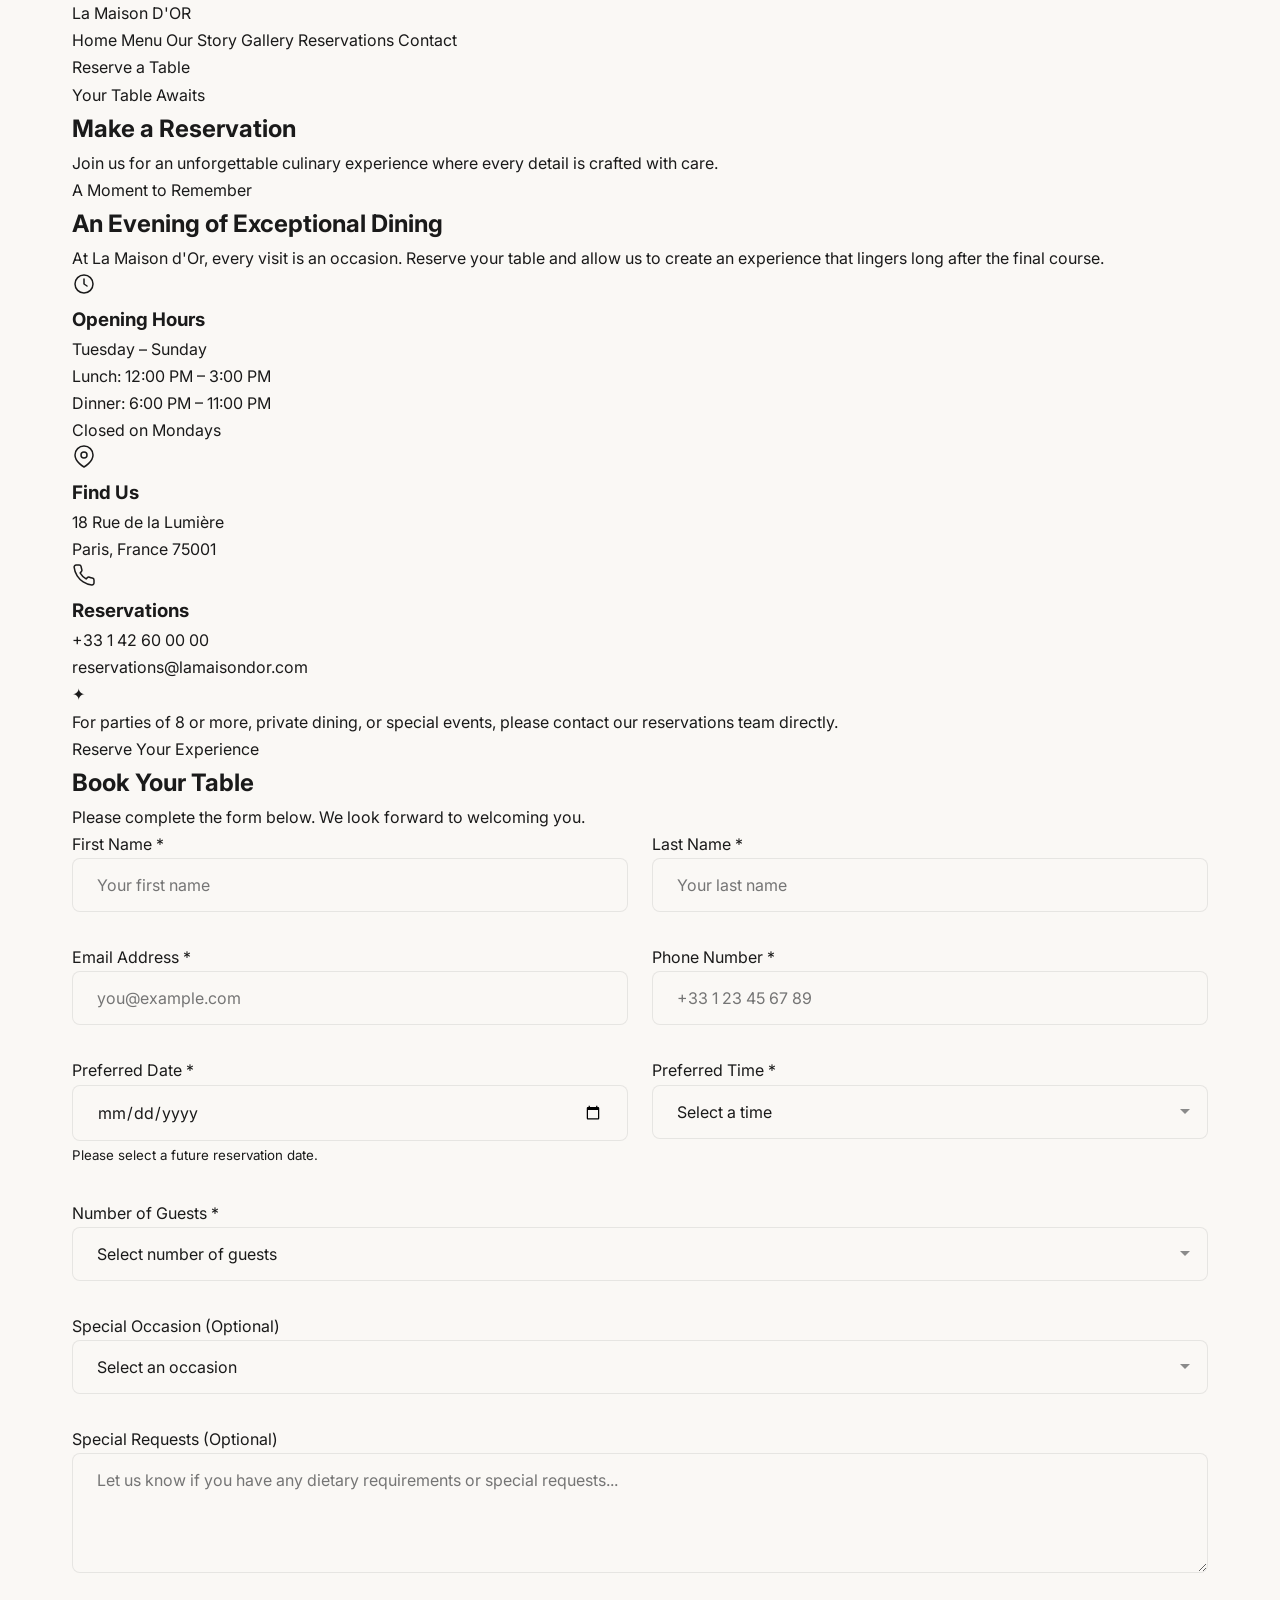
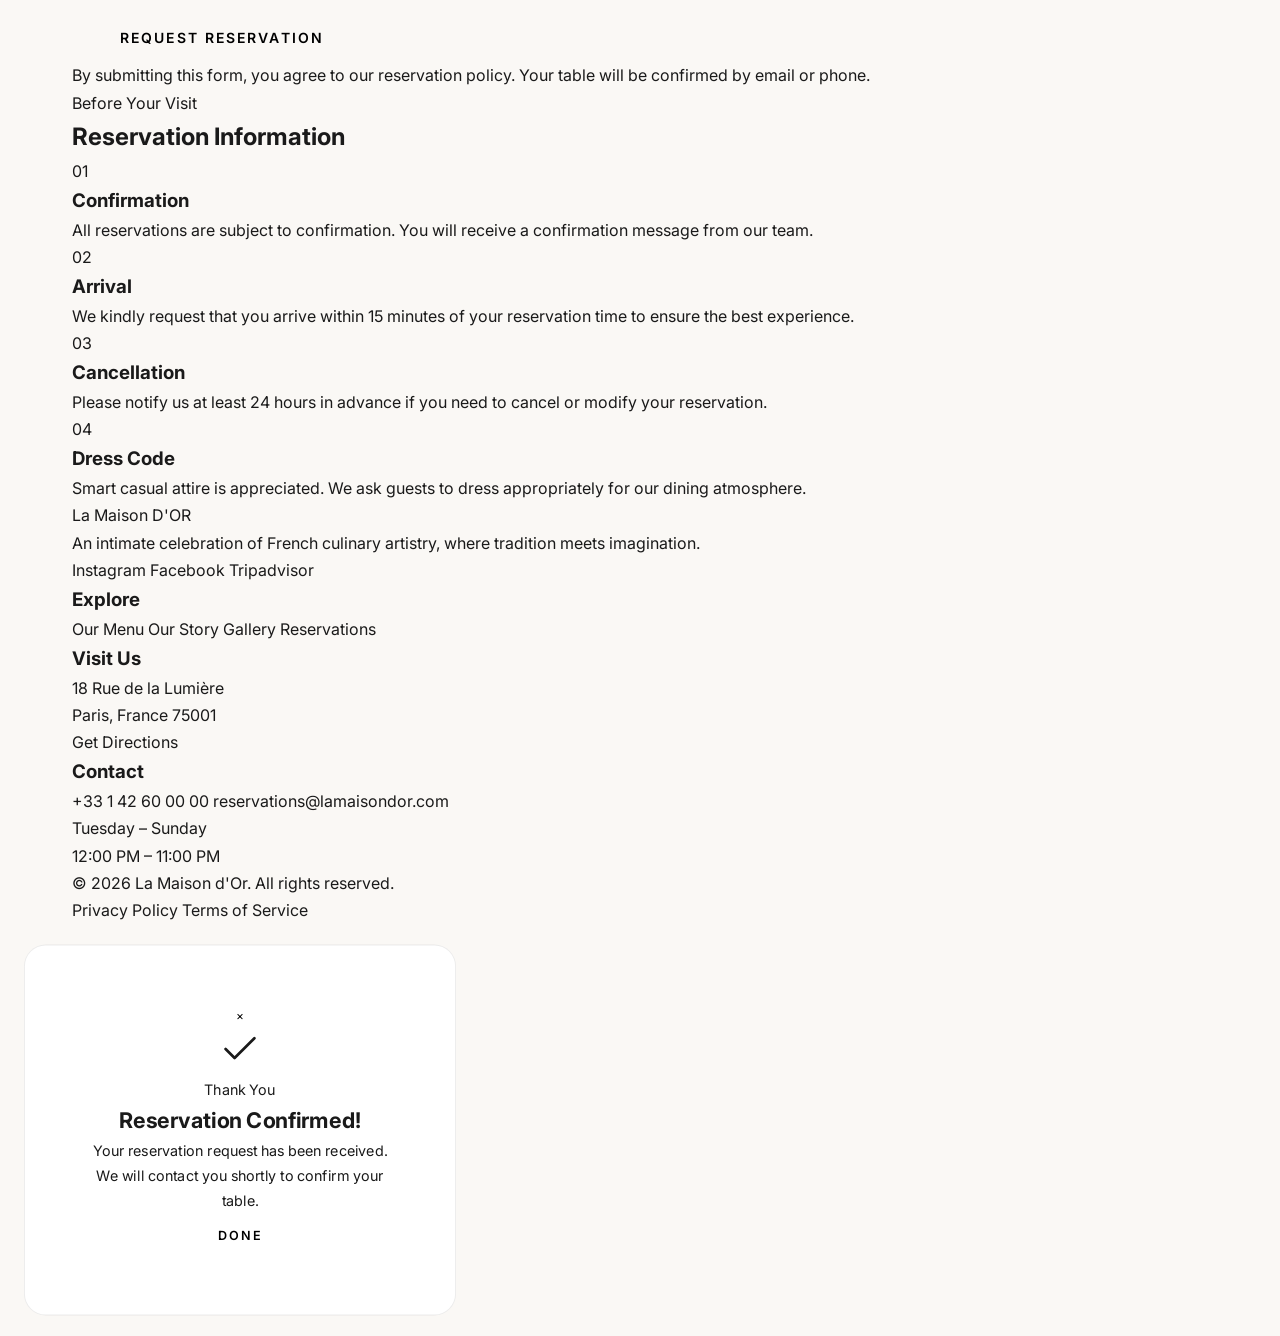
==== commit fd7788e6: "Update booking.html" ====
--- a/booking.html
+++ b/booking.html
@@ -3,208 +3,392 @@
 <head>
   <meta charset="UTF-8">
   <meta name="viewport" content="width=device-width, initial-scale=1.0">
+
   <title>Reservations — La Maison d'Or</title>
-  <meta name="description" content="Reserve your table at La Maison d'Or. Book online for an unforgettable fine dining experience. Private dining rooms available for special occasions.">
+  <meta
+    name="description"
+    content="Reserve your table at La Maison d'Or and enjoy an unforgettable fine dining experience."
+  >
+
   <link rel="stylesheet" href="css/style.css">
-  <link rel="icon" type="image/svg+xml" href="data:image/svg+xml,<svg xmlns='http://www.w3.org/2000/svg' viewBox='0 0 100 100'><text y='.9em' font-size='90'>🍽️</text></svg>">
+
+  <link rel="preconnect" href="https://fonts.googleapis.com">
+  <link rel="preconnect" href="https://fonts.gstatic.com" crossorigin>
+
+  <link
+    href="https://fonts.googleapis.com/css2?family=Playfair+Display:wght@400;500;600;700&family=Montserrat:wght@300;400;500;600;700&display=swap"
+    rel="stylesheet"
+  >
 </head>
+
 <body>
 
-  <!-- Loader -->
-  <div class="loader" id="page-loader">
-    <div class="loader__spinner"></div>
-    <div class="loader__text">La Maison d'Or</div>
-  </div>
-
-  <div class="cursor-glow"></div>
-  <div class="menu-overlay"></div>
-
-  <!-- Navigation -->
-  <nav class="navbar scrolled" id="main-navbar">
-    <div class="container">
-      <div class="navbar__inner">
-        <a href="index.html" class="navbar__brand">
-          <div>
-            <span class="navbar__logo">La Maison d'Or</span>
-            <span class="navbar__logo-accent">Est. 1998</span>
-          </div>
-        </a>
-        <ul class="navbar__menu" id="nav-menu">
-          <li><a href="index.html" class="navbar__link">Home</a></li>
-          <li><a href="menu.html" class="navbar__link">Menu</a></li>
-          <li><a href="booking.html" class="navbar__link active">Reservations</a></li>
-          <li><a href="contact.html" class="navbar__link">Contact</a></li>
-        </ul>
-        <div class="navbar__actions">
-          <button class="theme-toggle" id="theme-toggle" aria-label="Toggle dark mode">
-            <span class="icon-moon">🌙</span>
-            <span class="icon-sun">☀️</span>
-          </button>
-          <div class="navbar__toggle" id="menu-toggle" aria-label="Toggle navigation menu">
-            <span></span><span></span><span></span>
-          </div>
-        </div>
-      </div>
-    </div>
-  </nav>
-
-  <!-- Page Header -->
-  <header class="page-header">
-    <div class="page-header__bg">
-      <img src="images/interior.png" alt="Restaurant interior" width="1920" height="600" loading="eager">
-    </div>
-    <div class="page-header__content">
-      <div class="page-header__breadcrumb" style="animation: fadeInDown 0.6s ease 0.2s both;">
+  <!-- Header -->
+  <header class="site-header">
+    <div class="container header-container">
+
+      <a href="index.html" class="logo" aria-label="La Maison d'Or Home">
+        <span class="logo-main">La Maison</span>
+        <span class="logo-sub">D'OR</span>
+      </a>
+
+      <button
+        class="mobile-menu-toggle"
+        id="mobile-menu-toggle"
+        aria-label="Toggle navigation menu"
+        aria-expanded="false"
+        type="button"
+      >
+        <span></span>
+        <span></span>
+        <span></span>
+      </button>
+
+      <nav class="main-nav" id="main-nav" aria-label="Main navigation">
         <a href="index.html">Home</a>
-        <span class="separator">✦</span>
-        <span>Reservations</span>
-      </div>
-      <h1 class="page-header__title" style="animation: fadeInUp 0.8s ease 0.3s both;">Reserve Your Table</h1>
-      <p class="page-header__subtitle" style="animation: fadeInUp 0.8s ease 0.5s both;">An evening of extraordinary dining awaits</p>
+        <a href="menu.html">Menu</a>
+        <a href="about.html">Our Story</a>
+        <a href="gallery.html">Gallery</a>
+        <a href="reservation.html" class="active">Reservations</a>
+        <a href="contact.html">Contact</a>
+      </nav>
+
+      <a href="reservation.html" class="header-reserve-btn">
+        Reserve a Table
+      </a>
+
     </div>
   </header>
 
-  <!-- Booking Section -->
-  <section class="section booking-section">
-    <div class="container">
-      <div class="booking-grid">
-        <!-- Left: Info -->
-        <div class="booking-info">
-          <div class="reveal">
-            <span class="label">Reserve</span>
-            <h2 class="heading-2" style="margin: var(--space-md) 0;">Your Perfect Evening</h2>
-            <p class="body-lg" style="margin-bottom: var(--space-2xl);">Whether it's a romantic dinner, a celebration, or a business gathering, we ensure every detail is perfect.</p>
+
+  <!-- Page Hero -->
+  <section class="page-hero reservation-hero">
+    <div class="container page-hero-content">
+      <span class="eyebrow">Your Table Awaits</span>
+
+      <h1>Make a Reservation</h1>
+
+      <p>
+        Join us for an unforgettable culinary experience where every detail
+        is crafted with care.
+      </p>
+    </div>
+  </section>
+
+
+  <!-- Reservation Section -->
+  <main>
+
+    <section class="reservation-section section-padding">
+      <div class="container">
+
+        <div class="reservation-layout">
+
+          <!-- Reservation Information -->
+          <div class="reservation-info">
+
+            <span class="eyebrow">A Moment to Remember</span>
+
+            <h2>
+              An Evening of
+              <span>Exceptional Dining</span>
+            </h2>
+
+            <p class="reservation-intro">
+              At La Maison d'Or, every visit is an occasion. Reserve your table
+              and allow us to create an experience that lingers long after
+              the final course.
+            </p>
+
+            <div class="reservation-details">
+
+              <div class="reservation-detail-item">
+                <div class="detail-icon" aria-hidden="true">
+                  <svg
+                    xmlns="http://www.w3.org/2000/svg"
+                    width="24"
+                    height="24"
+                    viewBox="0 0 24 24"
+                    fill="none"
+                    stroke="currentColor"
+                    stroke-width="1.5"
+                    stroke-linecap="round"
+                    stroke-linejoin="round"
+                  >
+                    <circle cx="12" cy="12" r="9"></circle>
+                    <polyline points="12 7 12 12 15 14"></polyline>
+                  </svg>
+                </div>
+
+                <div>
+                  <h3>Opening Hours</h3>
+                  <p>Tuesday – Sunday</p>
+                  <p>Lunch: 12:00 PM – 3:00 PM</p>
+                  <p>Dinner: 6:00 PM – 11:00 PM</p>
+                  <p class="detail-note">Closed on Mondays</p>
+                </div>
+              </div>
+
+
+              <div class="reservation-detail-item">
+                <div class="detail-icon" aria-hidden="true">
+                  <svg
+                    xmlns="http://www.w3.org/2000/svg"
+                    width="24"
+                    height="24"
+                    viewBox="0 0 24 24"
+                    fill="none"
+                    stroke="currentColor"
+                    stroke-width="1.5"
+                    stroke-linecap="round"
+                    stroke-linejoin="round"
+                  >
+                    <path d="M21 10c0 7-9 12-9 12S3 17 3 10a9 9 0 0 1 18 0Z"></path>
+                    <circle cx="12" cy="10" r="3"></circle>
+                  </svg>
+                </div>
+
+                <div>
+                  <h3>Find Us</h3>
+                  <p>18 Rue de la Lumière</p>
+                  <p>Paris, France 75001</p>
+                </div>
+              </div>
+
+
+              <div class="reservation-detail-item">
+                <div class="detail-icon" aria-hidden="true">
+                  <svg
+                    xmlns="http://www.w3.org/2000/svg"
+                    width="24"
+                    height="24"
+                    viewBox="0 0 24 24"
+                    fill="none"
+                    stroke="currentColor"
+                    stroke-width="1.5"
+                    stroke-linecap="round"
+                    stroke-linejoin="round"
+                  >
+                    <path d="M22 16.92v3a2 2 0 0 1-2.18 2
+                    19.79 19.79 0 0 1-8.63-3.07
+                    19.5 19.5 0 0 1-6-6
+                    19.79 19.79 0 0 1-3.07-8.67
+                    A2 2 0 0 1 4.11 2h3
+                    a2 2 0 0 1 2 1.72
+                    12.84 12.84 0 0 0 .7 2.81
+                    2 2 0 0 1-.45 2.11L8.09 9.91
+                    a16 16 0 0 0 6 6l1.27-1.27
+                    a2 2 0 0 1 2.11-.45
+                    12.84 12.84 0 0 0 2.81.7
+                    A2 2 0 0 1 22 16.92z">
+                    </path>
+                  </svg>
+                </div>
+
+                <div>
+                  <h3>Reservations</h3>
+                  <p>+33 1 42 60 00 00</p>
+                  <p>reservations@lamaisondor.com</p>
+                </div>
+              </div>
+
+            </div>
+
+            <div class="reservation-note">
+              <span class="note-icon" aria-hidden="true">✦</span>
+              <p>
+                For parties of 8 or more, private dining, or special events,
+                please contact our reservations team directly.
+              </p>
+            </div>
+
           </div>
 
-          <div class="booking-info__item reveal reveal-delay-1">
-            <div class="booking-info__icon">📍</div>
-            <div class="booking-info__text">
-              <h4>Location</h4>
-              <p>127 Rue de la Gastronomie<br>New York, NY 10013</p>
+
+          <!-- Reservation Form -->
+          <div class="reservation-form-wrapper">
+
+            <div class="form-header">
+              <span class="eyebrow">Reserve Your Experience</span>
+              <h2>Book Your Table</h2>
+              <p>
+                Please complete the form below. We look forward to welcoming you.
+              </p>
             </div>
-          </div>
-
-          <div class="booking-info__item reveal reveal-delay-2">
-            <div class="booking-info__icon">🕐</div>
-            <div class="booking-info__text">
-              <h4>Dining Hours</h4>
-              <p>Mon–Fri: 12:00 PM – 10:00 PM<br>Sat: 11:00 AM – 11:00 PM<br>Sun: 11:00 AM – 9:00 PM</p>
-            </div>
-          </div>
-
-          <div class="booking-info__item reveal reveal-delay-3">
-            <div class="booking-info__icon">📞</div>
-            <div class="booking-info__text">
-              <h4>Phone Reservation</h4>
-              <p>+1 (212) 555-0198<br>Available daily 9:00 AM – 9:00 PM</p>
-            </div>
-          </div>
-
-          <div class="booking-info__item reveal reveal-delay-4">
-            <div class="booking-info__icon">🎩</div>
-            <div class="booking-info__text">
-              <h4>Dress Code</h4>
-              <p>Smart casual to formal attire.<br>Jackets recommended for gentlemen.</p>
-            </div>
-          </div>
-
-          <!-- Opening Hours Widget -->
-          <div class="hours-widget reveal reveal-delay-5" style="margin-top: var(--space-xl);">
-            <h4 style="font-family: var(--font-heading); font-size: var(--fs-md); margin-bottom: var(--space-lg); font-weight: 600;">This Week's Hours</h4>
-            <div class="hours-widget__row" data-day="monday">
-              <span class="hours-widget__day">Monday</span>
-              <span class="hours-widget__time">12:00 PM – 10:00 PM</span>
-            </div>
-            <div class="hours-widget__row" data-day="tuesday">
-              <span class="hours-widget__day">Tuesday</span>
-              <span class="hours-widget__time">12:00 PM – 10:00 PM</span>
-            </div>
-            <div class="hours-widget__row" data-day="wednesday">
-              <span class="hours-widget__day">Wednesday</span>
-              <span class="hours-widget__time">12:00 PM – 10:00 PM</span>
-            </div>
-            <div class="hours-widget__row" data-day="thursday">
-              <span class="hours-widget__day">Thursday</span>
-              <span class="hours-widget__time">12:00 PM – 10:00 PM</span>
-            </div>
-            <div class="hours-widget__row" data-day="friday">
-              <span class="hours-widget__day">Friday</span>
-              <span class="hours-widget__time">12:00 PM – 10:00 PM</span>
-            </div>
-            <div class="hours-widget__row" data-day="saturday">
-              <span class="hours-widget__day">Saturday</span>
-              <span class="hours-widget__time">11:00 AM – 11:00 PM</span>
-            </div>
-            <div class="hours-widget__row" data-day="sunday">
-              <span class="hours-widget__day">Sunday</span>
-              <span class="hours-widget__time">11:00 AM – 9:00 PM</span>
-            </div>
-          </div>
-        </div>
-
-        <!-- Right: Form -->
-        <div class="booking-form reveal-right">
-          <h3 class="heading-3" style="margin-bottom: var(--space-sm);">Make a Reservation</h3>
-          <p style="color: var(--color-text-secondary); font-size: var(--fs-sm); margin-bottom: var(--space-2xl);">Fields marked with <span style="color: var(--color-error);">*</span> are required</p>
-
-          <form id="booking-form" novalidate>
-            <div class="form-row">
+
+            <form
+              id="booking-form"
+              class="reservation-form"
+              novalidate
+            >
+
+              <!-- Guest Name -->
+              <div class="form-row">
+
+                <div class="form-group">
+                  <label for="booking-fname">
+                    First Name <span class="required">*</span>
+                  </label>
+
+                  <input
+                    class="form-input"
+                    type="text"
+                    id="booking-fname"
+                    name="firstName"
+                    placeholder="Your first name"
+                    autocomplete="given-name"
+                    data-validate="required, min:2"
+                    required
+                  >
+
+                  <span class="form-error"></span>
+                </div>
+
+
+                <div class="form-group">
+                  <label for="booking-lname">
+                    Last Name <span class="required">*</span>
+                  </label>
+
+                  <input
+                    class="form-input"
+                    type="text"
+                    id="booking-lname"
+                    name="lastName"
+                    placeholder="Your last name"
+                    autocomplete="family-name"
+                    data-validate="required, min:2"
+                    required
+                  >
+
+                  <span class="form-error"></span>
+                </div>
+
+              </div>
+
+
+              <!-- Contact Details -->
+              <div class="form-row">
+
+                <div class="form-group">
+                  <label for="booking-email">
+                    Email Address <span class="required">*</span>
+                  </label>
+
+                  <input
+                    class="form-input"
+                    type="email"
+                    id="booking-email"
+                    name="email"
+                    placeholder="you@example.com"
+                    autocomplete="email"
+                    data-validate="required, email"
+                    required
+                  >
+
+                  <span class="form-error"></span>
+                </div>
+
+
+                <div class="form-group">
+                  <label for="booking-phone">
+                    Phone Number <span class="required">*</span>
+                  </label>
+
+                  <input
+                    class="form-input"
+                    type="tel"
+                    id="booking-phone"
+                    name="phone"
+                    placeholder="+33 1 23 45 67 89"
+                    autocomplete="tel"
+                    data-validate="required, phone"
+                    required
+                  >
+
+                  <span class="form-error"></span>
+                </div>
+
+              </div>
+
+
+              <!-- Reservation Date and Time -->
+              <div class="form-row">
+
+                <div class="form-group">
+                  <label for="booking-date">
+                    Preferred Date <span class="required">*</span>
+                  </label>
+
+                  <input
+                    class="form-input"
+                    type="date"
+                    id="booking-date"
+                    name="date"
+                    data-validate="required, date"
+                    aria-describedby="booking-date-help"
+                    required
+                  >
+
+                  <small id="booking-date-help" class="form-help">
+                    Please select a future reservation date.
+                  </small>
+
+                  <span class="form-error"></span>
+                </div>
+
+
+                <div class="form-group">
+                  <label for="booking-time">
+                    Preferred Time <span class="required">*</span>
+                  </label>
+
+                  <select
+                    class="form-select"
+                    id="booking-time"
+                    name="time"
+                    data-validate="required"
+                    required
+                  >
+                    <option value="">Select a time</option>
+                    <option value="12:00">12:00 PM</option>
+                    <option value="12:30">12:30 PM</option>
+                    <option value="13:00">1:00 PM</option>
+                    <option value="13:30">1:30 PM</option>
+                    <option value="14:00">2:00 PM</option>
+                    <option value="14:30">2:30 PM</option>
+                    <option value="18:00">6:00 PM</option>
+                    <option value="18:30">6:30 PM</option>
+                    <option value="19:00">7:00 PM</option>
+                    <option value="19:30">7:30 PM</option>
+                    <option value="20:00">8:00 PM</option>
+                    <option value="20:30">8:30 PM</option>
+                    <option value="21:00">9:00 PM</option>
+                    <option value="21:30">9:30 PM</option>
+                    <option value="22:00">10:00 PM</option>
+                  </select>
+
+                  <span class="form-error"></span>
+                </div>
+
+              </div>
+
+
+              <!-- Number of Guests -->
               <div class="form-group">
-                <label class="form-label" for="booking-fname">First Name <span class="required">*</span></label>
-                <input class="form-input" type="text" id="booking-fname" name="firstName" placeholder="John" data-validate="required, min:2">
-                <span class="form-error"></span>
-              </div>
-              <div class="form-group">
-                <label class="form-label" for="booking-lname">Last Name <span class="required">*</span></label>
-                <input class="form-input" type="text" id="booking-lname" name="lastName" placeholder="Doe" data-validate="required, min:2">
-                <span class="form-error"></span>
-              </div>
-            </div>
-
-            <div class="form-row">
-              <div class="form-group">
-                <label class="form-label" for="booking-email">Email <span class="required">*</span></label>
-                <input class="form-input" type="email" id="booking-email" name="email" placeholder="john@example.com" data-validate="required, email">
-                <span class="form-error"></span>
-              </div>
-              <div class="form-group">
-                <label class="form-label" for="booking-phone">Phone <span class="required">*</span></label>
-                <input class="form-input" type="tel" id="booking-phone" name="phone" placeholder="+1 (555) 000-0000" data-validate="required, phone">
-                <span class="form-error"></span>
-              </div>
-            </div>
-
-            <div class="form-row">
-              <div class="form-group">
-                <label class="form-label" for="booking-date">Date <span class="required">*</span></label>
-                <input class="form-input" type="date" id="booking-date" name="date" data-validate="required, date">
-                <span class="form-error"></span>
-              </div>
-              <div class="form-group">
-                <label class="form-label" for="booking-time">Time <span class="required">*</span></label>
-                <select class="form-select" id="booking-time" name="time" data-validate="required">
-                  <option value="">Select a time</option>
-                  <option value="12:00">12:00 PM</option>
-                  <option value="12:30">12:30 PM</option>
-                  <option value="13:00">1:00 PM</option>
-                  <option value="13:30">1:30 PM</option>
-                  <option value="18:00">6:00 PM</option>
-                  <option value="18:30">6:30 PM</option>
-                  <option value="19:00">7:00 PM</option>
-                  <option value="19:30">7:30 PM</option>
-                  <option value="20:00">8:00 PM</option>
-                  <option value="20:30">8:30 PM</option>
-                  <option value="21:00">9:00 PM</option>
-                </select>
-                <span class="form-error"></span>
-              </div>
-            </div>
-
-            <div class="form-row">
-              <div class="form-group">
-                <label class="form-label" for="booking-guests">Number of Guests <span class="required">*</span></label>
-                <select class="form-select" id="booking-guests" name="guests" data-validate="required">
-                  <option value="">Select guests</option>
+                <label for="booking-guests">
+                  Number of Guests <span class="required">*</span>
+                </label>
+
+                <select
+                  class="form-select"
+                  id="booking-guests"
+                  name="guests"
+                  data-validate="required"
+                  aria-describedby="guest-help"
+                  required
+                >
+                  <option value="">Select number of guests</option>
                   <option value="1">1 Guest</option>
                   <option value="2">2 Guests</option>
                   <option value="3">3 Guests</option>
@@ -213,132 +397,283 @@
                   <option value="6">6 Guests</option>
                   <option value="7">7 Guests</option>
                   <option value="8">8 Guests</option>
-                  <option value="10">10+ (Private Dining)</option>
+                  <option value="10+">10+ Guests — Private Dining</option>
                 </select>
+
+                <small
+                  id="guest-help"
+                  class="form-help"
+                  aria-live="polite"
+                ></small>
+
                 <span class="form-error"></span>
               </div>
+
+
+              <!-- Occasion -->
               <div class="form-group">
-                <label class="form-label" for="booking-occasion">Occasion</label>
-                <select class="form-select" id="booking-occasion" name="occasion">
-                  <option value="">Select (optional)</option>
+                <label for="booking-occasion">
+                  Special Occasion
+                  <span class="optional">(Optional)</span>
+                </label>
+
+                <select
+                  class="form-select"
+                  id="booking-occasion"
+                  name="occasion"
+                >
+                  <option value="">Select an occasion</option>
                   <option value="birthday">Birthday</option>
                   <option value="anniversary">Anniversary</option>
                   <option value="business">Business Dinner</option>
-                  <option value="date">Date Night</option>
-                  <option value="celebration">Celebration</option>
+                  <option value="celebration">Special Celebration</option>
                   <option value="other">Other</option>
                 </select>
-              </div>
-            </div>
-
-            <div class="form-group">
-              <label class="form-label" for="booking-requests">Special Requests</label>
-              <textarea class="form-textarea" id="booking-requests" name="requests" placeholder="Dietary requirements, seating preferences, special arrangements..." rows="4"></textarea>
-            </div>
-
-            <button type="submit" class="btn btn--primary btn--lg" style="width: 100%;" id="booking-submit">
-              Confirm Reservation <span class="btn-icon">→</span>
-            </button>
-
-            <p style="text-align: center; margin-top: var(--space-lg); font-size: var(--fs-xs); color: var(--color-text-muted);">
-              By making a reservation, you agree to our cancellation policy.<br>
-              For parties of 10+, please call us directly.
+
+                <span class="form-error"></span>
+              </div>
+
+
+              <!-- Special Requests -->
+              <div class="form-group">
+                <label for="booking-requests">
+                  Special Requests
+                  <span class="optional">(Optional)</span>
+                </label>
+
+                <textarea
+                  class="form-textarea"
+                  id="booking-requests"
+                  name="requests"
+                  rows="4"
+                  placeholder="Let us know if you have any dietary requirements or special requests..."
+                ></textarea>
+
+                <span class="form-error"></span>
+              </div>
+
+
+              <!-- Submit -->
+              <button
+                type="submit"
+                class="btn btn-primary btn-full"
+                id="booking-submit"
+              >
+                <span class="btn-text">Request Reservation</span>
+
+                <span
+                  class="btn-loader"
+                  aria-hidden="true"
+                  style="display: none;"
+                >
+                  <span class="spinner"></span>
+                  Processing...
+                </span>
+              </button>
+
+              <p class="form-disclaimer">
+                By submitting this form, you agree to our reservation policy.
+                Your table will be confirmed by email or phone.
+              </p>
+
+            </form>
+
+          </div>
+
+        </div>
+
+      </div>
+    </section>
+
+
+    <!-- Reservation Policy -->
+    <section class="reservation-policy section-padding">
+      <div class="container">
+
+        <div class="section-heading centered">
+          <span class="eyebrow">Before Your Visit</span>
+          <h2>Reservation <span>Information</span></h2>
+        </div>
+
+        <div class="policy-grid">
+
+          <div class="policy-card">
+            <div class="policy-number">01</div>
+            <h3>Confirmation</h3>
+            <p>
+              All reservations are subject to confirmation. You will receive
+              a confirmation message from our team.
             </p>
-          </form>
-        </div>
+          </div>
+
+          <div class="policy-card">
+            <div class="policy-number">02</div>
+            <h3>Arrival</h3>
+            <p>
+              We kindly request that you arrive within 15 minutes of your
+              reservation time to ensure the best experience.
+            </p>
+          </div>
+
+          <div class="policy-card">
+            <div class="policy-number">03</div>
+            <h3>Cancellation</h3>
+            <p>
+              Please notify us at least 24 hours in advance if you need to
+              cancel or modify your reservation.
+            </p>
+          </div>
+
+          <div class="policy-card">
+            <div class="policy-number">04</div>
+            <h3>Dress Code</h3>
+            <p>
+              Smart casual attire is appreciated. We ask guests to dress
+              appropriately for our dining atmosphere.
+            </p>
+          </div>
+
+        </div>
+
       </div>
-    </div>
-  </section>
-
-  <!-- Private Dining CTA -->
-  <section class="section section--sm" style="background: var(--color-bg-alt);">
+    </section>
+
+  </main>
+
+
+  <!-- Footer -->
+  <footer class="site-footer">
     <div class="container">
-      <div class="section-header reveal">
-        <span class="label">Private Events</span>
-        <h2 class="heading-2">Private Dining Rooms</h2>
-        <div class="section-divider"></div>
-        <p class="body-lg">For intimate gatherings of 10 to 80 guests, our private dining rooms offer an exclusive setting with bespoke menus and dedicated service.</p>
+
+      <div class="footer-main">
+
+        <div class="footer-brand">
+          <a href="index.html" class="logo">
+            <span class="logo-main">La Maison</span>
+            <span class="logo-sub">D'OR</span>
+          </a>
+
+          <p>
+            An intimate celebration of French culinary artistry,
+            where tradition meets imagination.
+          </p>
+
+          <div class="footer-socials">
+            <a href="#" aria-label="Instagram">Instagram</a>
+            <a href="#" aria-label="Facebook">Facebook</a>
+            <a href="#" aria-label="Tripadvisor">Tripadvisor</a>
+          </div>
+        </div>
+
+
+        <div class="footer-column">
+          <h3>Explore</h3>
+          <a href="menu.html">Our Menu</a>
+          <a href="about.html">Our Story</a>
+          <a href="gallery.html">Gallery</a>
+          <a href="reservation.html">Reservations</a>
+        </div>
+
+
+        <div class="footer-column">
+          <h3>Visit Us</h3>
+          <p>18 Rue de la Lumière</p>
+          <p>Paris, France 75001</p>
+          <a href="contact.html">Get Directions</a>
+        </div>
+
+
+        <div class="footer-column">
+          <h3>Contact</h3>
+          <a href="tel:+33142600000">+33 1 42 60 00 00</a>
+          <a href="mailto:reservations@lamaisondor.com">
+            reservations@lamaisondor.com
+          </a>
+          <p>Tuesday – Sunday</p>
+          <p>12:00 PM – 11:00 PM</p>
+        </div>
+
       </div>
-      <div class="features-grid">
-        <div class="feature-card reveal reveal-delay-1">
-          <div class="feature-card__icon">🏛️</div>
-          <h3 class="feature-card__title">The Salon Privé</h3>
-          <p class="feature-card__desc">An intimate room for up to 12 guests, perfect for business dinners and small celebrations with a fireplace and garden view.</p>
-        </div>
-        <div class="feature-card reveal reveal-delay-2">
-          <div class="feature-card__icon">✨</div>
-          <h3 class="feature-card__title">The Grand Gallery</h3>
-          <p class="feature-card__desc">Our flagship event space accommodating up to 80 guests with a private bar, stage, and panoramic skyline views.</p>
-        </div>
-        <div class="feature-card reveal reveal-delay-3">
-          <div class="feature-card__icon">🍷</div>
-          <h3 class="feature-card__title">The Wine Cellar</h3>
-          <p class="feature-card__desc">Dine surrounded by our prized wine collection in this atmospheric underground vault for up to 20 guests.</p>
+
+
+      <div class="footer-bottom">
+        <p>
+          © 2026 La Maison d'Or. All rights reserved.
+        </p>
+
+        <div class="footer-bottom-links">
+          <a href="#">Privacy Policy</a>
+          <a href="#">Terms of Service</a>
         </div>
       </div>
-      <div class="text-center" style="margin-top: var(--space-2xl);">
-        <a href="contact.html" class="btn btn--outline reveal">Inquire About Private Events <span class="btn-icon">→</span></a>
-      </div>
-    </div>
-  </section>
-
-  <!-- Footer -->
-  <footer class="footer">
-    <div class="container">
-      <div class="footer__grid">
-        <div class="footer__brand">
-          <div class="footer__brand-name">La Maison d'Or</div>
-          <p class="footer__brand-desc">A sanctuary of culinary excellence where tradition meets innovation.</p>
-          <div class="footer__social">
-            <a href="#" class="footer__social-link" aria-label="Facebook">f</a>
-            <a href="#" class="footer__social-link" aria-label="Instagram">📷</a>
-            <a href="#" class="footer__social-link" aria-label="Twitter">𝕏</a>
-            <a href="#" class="footer__social-link" aria-label="TripAdvisor">✈</a>
-          </div>
-        </div>
-        <div>
-          <h4 class="footer__heading">Quick Links</h4>
-          <ul class="footer__links">
-            <li><a href="index.html" class="footer__link">Home</a></li>
-            <li><a href="menu.html" class="footer__link">Our Menu</a></li>
-            <li><a href="booking.html" class="footer__link">Reservations</a></li>
-            <li><a href="contact.html" class="footer__link">Contact Us</a></li>
-          </ul>
-        </div>
-        <div>
-          <h4 class="footer__heading">Hours</h4>
-          <ul class="footer__links">
-            <li class="footer__link" style="cursor:default;">Mon–Fri: 12:00 – 22:00</li>
-            <li class="footer__link" style="cursor:default;">Saturday: 11:00 – 23:00</li>
-            <li class="footer__link" style="cursor:default;">Sunday: 11:00 – 21:00</li>
-          </ul>
-        </div>
-        <div class="footer__newsletter">
-          <h4 class="footer__heading">Newsletter</h4>
-          <p style="font-size: var(--fs-sm); color: var(--color-text-secondary);">Subscribe for seasonal menus and exclusive events.</p>
-          <div class="footer__newsletter-input">
-            <input type="email" placeholder="Your email" aria-label="Email for newsletter">
-            <button aria-label="Subscribe">→</button>
-          </div>
-        </div>
-      </div>
-      <div class="footer__bottom">
-        <span>&copy; 2024 La Maison d'Or. All rights reserved.</span>
-        <span>Crafted with passion & precision</span>
-      </div>
+
     </div>
   </footer>
 
+
   <!-- Success Modal -->
-  <div class="modal-overlay" id="success-modal">
-    <div class="modal">
-      <div class="modal__icon">✓</div>
-      <h3 class="modal__title">Reservation Confirmed!</h3>
-      <p class="modal__text">Thank you for choosing La Maison d'Or. We have received your reservation and will send a confirmation to your email shortly.</p>
-      <button class="btn btn--primary modal__close">Close</button>
+  <div
+    class="modal"
+    id="success-modal"
+    role="dialog"
+    aria-modal="true"
+    aria-labelledby="success-modal-title"
+    aria-hidden="true"
+  >
+
+    <div class="modal-overlay"></div>
+
+    <div class="modal-content">
+
+      <button
+        type="button"
+        class="modal-close"
+        id="modal-close"
+        aria-label="Close confirmation dialog"
+      >
+        &times;
+      </button>
+
+      <div class="modal-icon" aria-hidden="true">
+        <svg
+          xmlns="http://www.w3.org/2000/svg"
+          width="48"
+          height="48"
+          viewBox="0 0 24 24"
+          fill="none"
+          stroke="currentColor"
+          stroke-width="1.5"
+          stroke-linecap="round"
+          stroke-linejoin="round"
+        >
+          <path d="M20 6 9 17l-5-5"></path>
+        </svg>
+      </div>
+
+      <span class="eyebrow">Thank You</span>
+
+      <h2 id="success-modal-title">Reservation Confirmed!</h2>
+
+      <p id="success-modal-message">
+        Your reservation request has been received.
+        We will contact you shortly to confirm your table.
+      </p>
+
+      <button
+        type="button"
+        class="btn btn-primary"
+        id="modal-done"
+      >
+        Done
+      </button>
+
     </div>
+
   </div>
 
+
+  <!-- JavaScript -->
   <script src="js/main.js"></script>
+
 </body>
 </html>
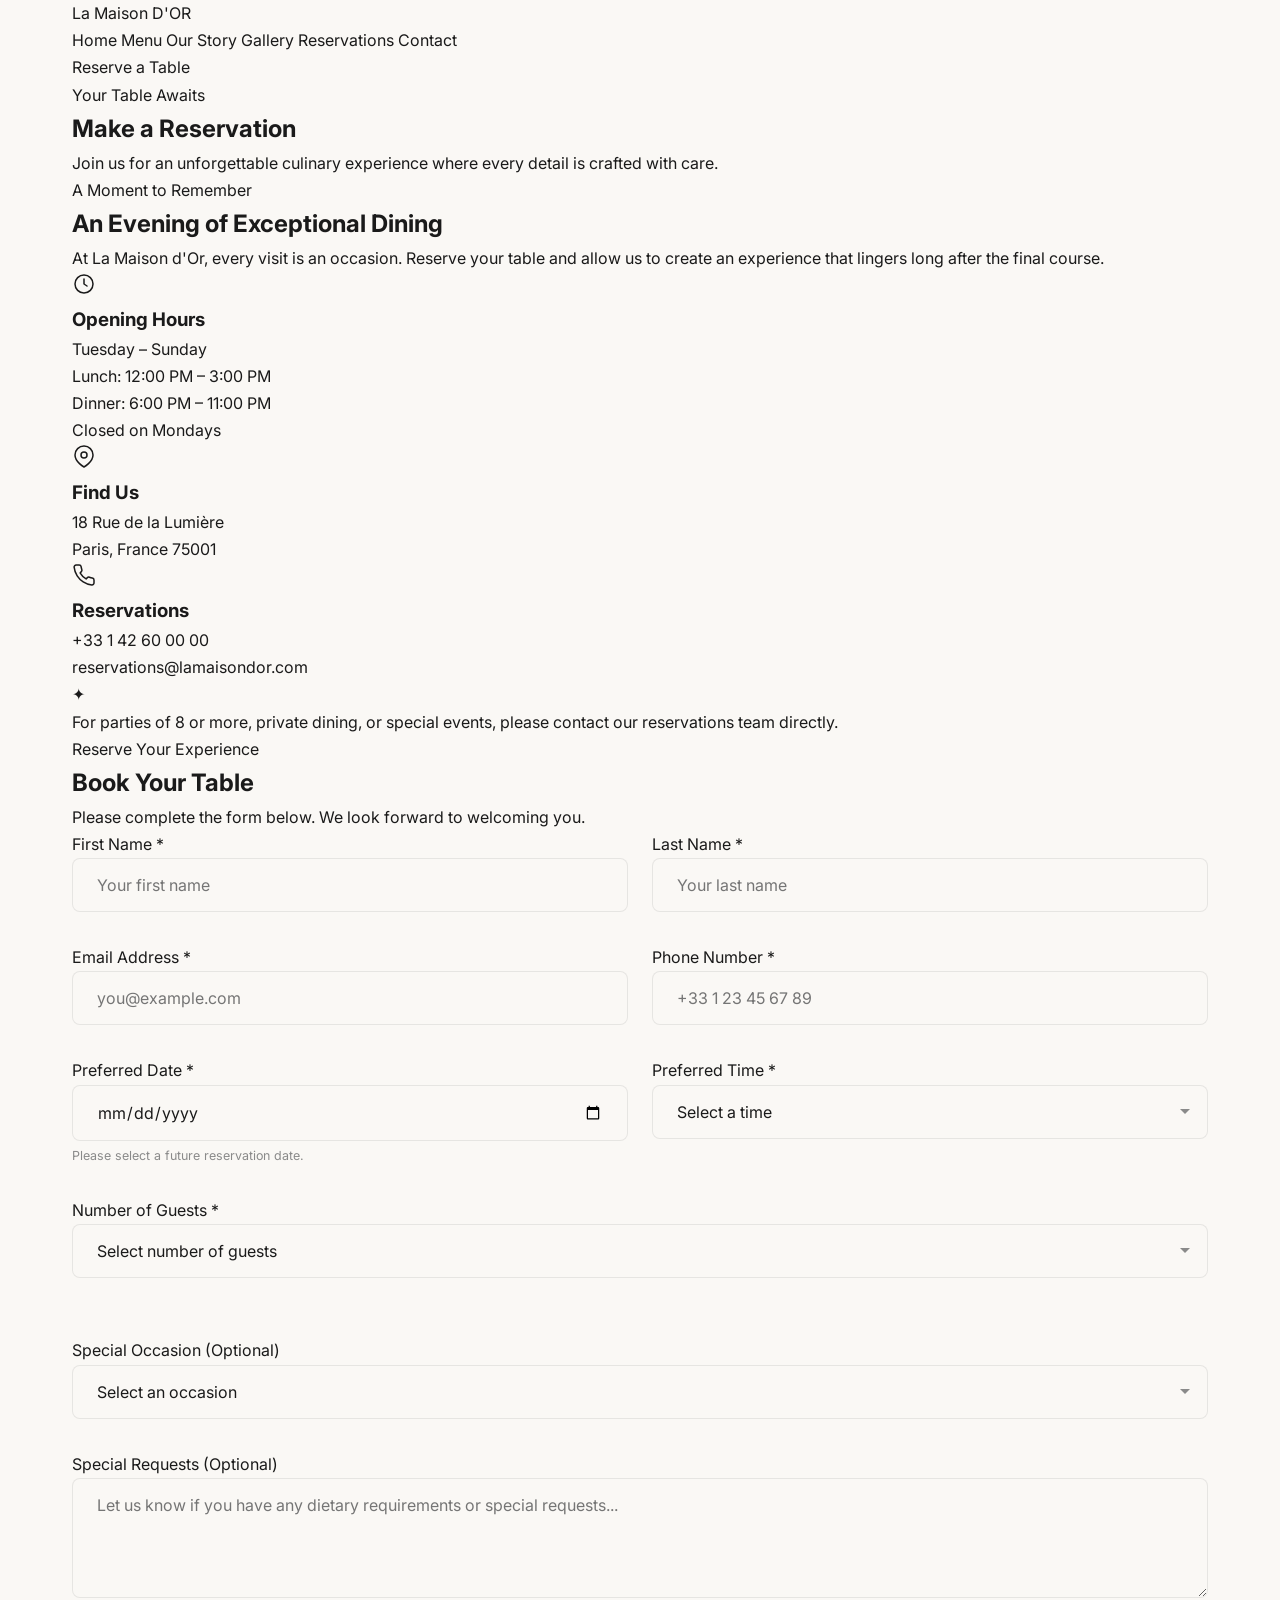
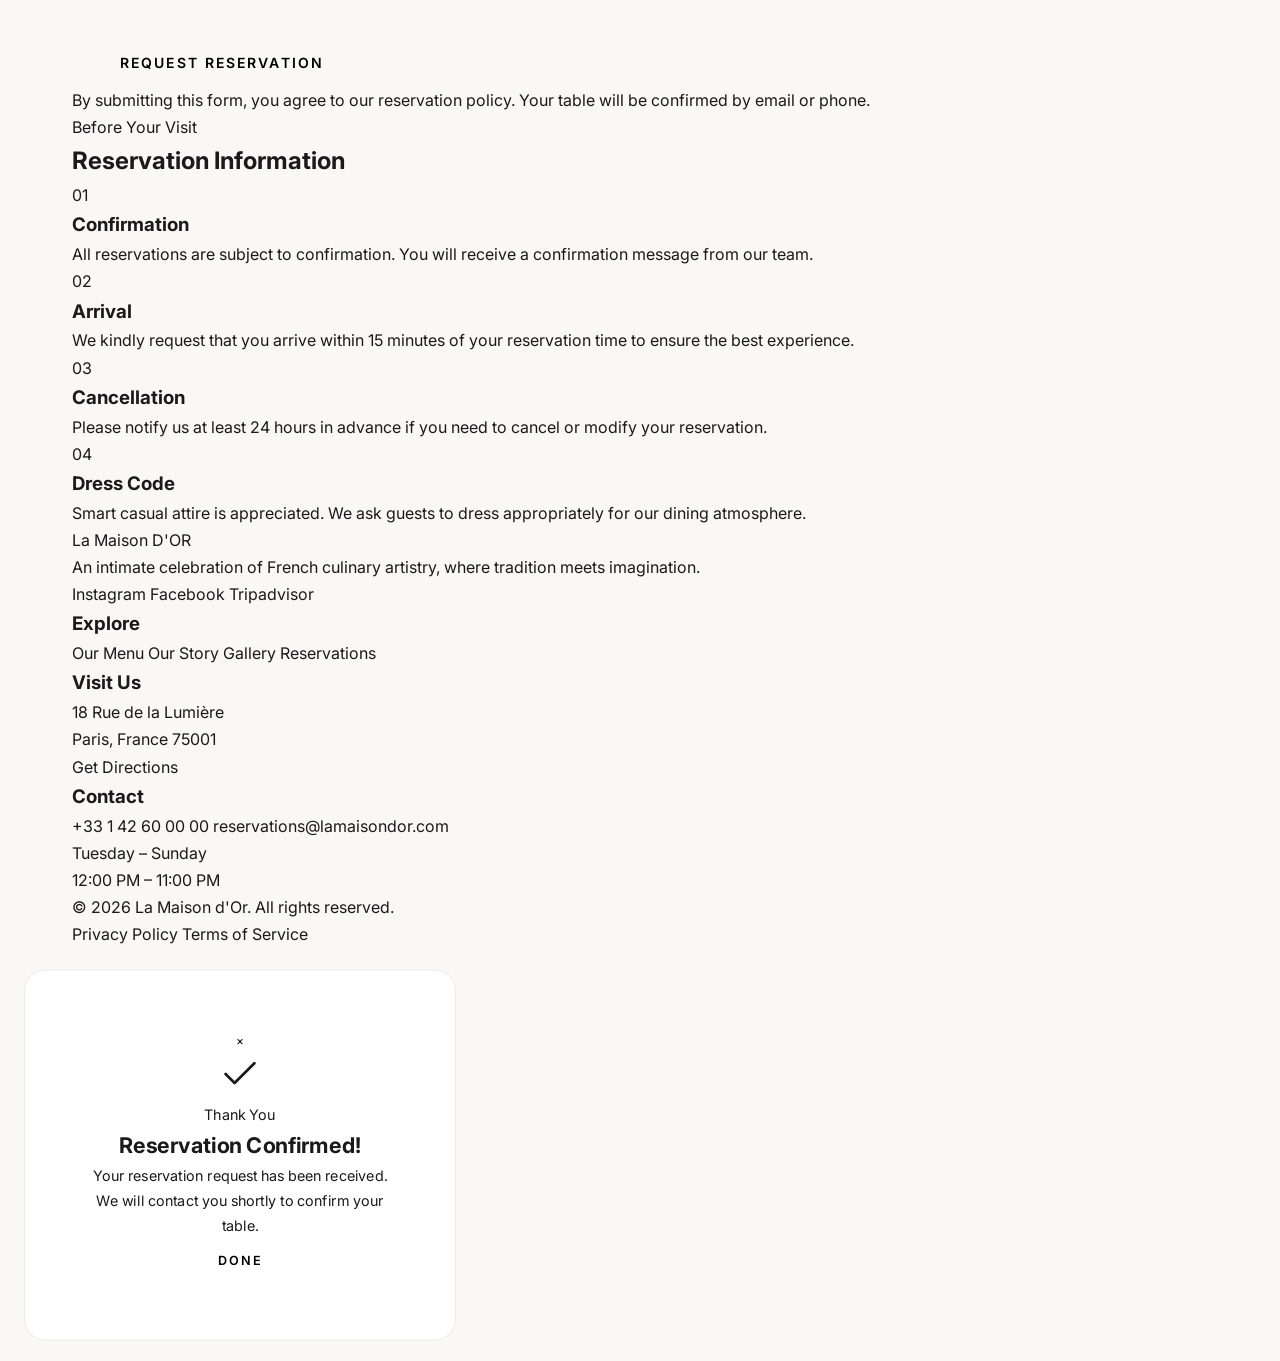
==== commit 5e5f8e8c: "Update booking.html" ====
--- a/booking.html
+++ b/booking.html
@@ -3,14 +3,12 @@
 <head>
   <meta charset="UTF-8">
   <meta name="viewport" content="width=device-width, initial-scale=1.0">
-
+  <link rel="stylesheet" href="css/style.css">
   <title>Reservations — La Maison d'Or</title>
   <meta
     name="description"
     content="Reserve your table at La Maison d'Or and enjoy an unforgettable fine dining experience."
   >
-
-  <link rel="stylesheet" href="css/style.css">
 
   <link rel="preconnect" href="https://fonts.googleapis.com">
   <link rel="preconnect" href="https://fonts.gstatic.com" crossorigin>
--- a/css/style.css
+++ b/css/style.css
@@ -2139,3 +2139,176 @@
   margin-bottom: var(--space-2xl);
   line-height: 1.7;
 }
+/* =====================================================
+   SMART RESERVATION VALIDATION ENHANCEMENTS
+   ===================================================== */
+
+/* Reservation form helper text */
+.form-help {
+  display: block;
+  margin-top: 6px;
+  font-size: 0.78rem;
+  line-height: 1.5;
+  color: var(--color-text-muted);
+}
+
+/* Validation error state */
+.form-input.error,
+.form-select.error,
+.form-textarea.error {
+  border-color: var(--color-error) !important;
+  box-shadow: 0 0 0 3px rgba(192, 57, 43, 0.1);
+  animation: inputErrorShake 0.25s ease;
+}
+
+/* Validation success state */
+.form-input.success,
+.form-select.success,
+.form-textarea.success {
+  border-color: var(--color-success) !important;
+  box-shadow: 0 0 0 3px rgba(45, 138, 78, 0.08);
+}
+
+/* Error message */
+.form-error {
+  display: none;
+  min-height: 18px;
+  margin-top: 6px;
+  font-size: var(--fs-xs);
+  line-height: 1.4;
+  color: var(--color-error);
+}
+
+/* Show error message when JavaScript adds visible class */
+.form-error.visible {
+  display: block;
+  animation: slideDown 0.3s ease;
+}
+
+/* Also support dynamically generated error messages */
+.form-error:not(:empty) {
+  display: block;
+  animation: slideDown 0.3s ease;
+}
+
+/* Guest availability/helper feedback */
+#guest-help {
+  min-height: 20px;
+  margin-top: 7px;
+  font-size: var(--fs-xs);
+  line-height: 1.5;
+  color: var(--color-text-muted);
+  transition: color var(--transition-base);
+}
+
+#guest-help.success {
+  color: var(--color-success);
+}
+
+#guest-help.warning {
+  color: var(--color-warning);
+}
+
+#guest-help.error {
+  color: var(--color-error);
+}
+
+/* Date input minimum-date helper */
+#booking-date-help {
+  color: var(--color-text-muted);
+}
+
+/* Disabled/loading submit button */
+#booking-submit:disabled {
+  opacity: 0.75;
+  cursor: wait;
+  pointer-events: none;
+}
+
+/* Button loading state */
+#booking-submit.is-loading {
+  position: relative;
+  color: transparent;
+  pointer-events: none;
+}
+
+#booking-submit.is-loading::after {
+  content: '';
+  position: absolute;
+  width: 18px;
+  height: 18px;
+  border: 2px solid rgba(255, 255, 255, 0.45);
+  border-top-color: #ffffff;
+  border-radius: 50%;
+  animation: rotate 0.7s linear infinite;
+}
+
+/* Accessible invalid field focus */
+.form-input[aria-invalid="true"],
+.form-select[aria-invalid="true"],
+.form-textarea[aria-invalid="true"] {
+  border-color: var(--color-error) !important;
+}
+
+/* Focus state for invalid fields */
+.form-input[aria-invalid="true"]:focus,
+.form-select[aria-invalid="true"]:focus,
+.form-textarea[aria-invalid="true"]:focus {
+  box-shadow: 0 0 0 3px rgba(192, 57, 43, 0.15);
+}
+
+/* Smooth form feedback animation */
+@keyframes inputErrorShake {
+  0% {
+    transform: translateX(0);
+  }
+
+  25% {
+    transform: translateX(-3px);
+  }
+
+  50% {
+    transform: translateX(3px);
+  }
+
+  75% {
+    transform: translateX(-2px);
+  }
+
+  100% {
+    transform: translateX(0);
+  }
+}
+
+/* Mobile reservation form improvements */
+@media (max-width: 768px) {
+  .booking-form {
+    padding: var(--space-xl);
+  }
+
+  .form-input,
+  .form-select,
+  .form-textarea {
+    font-size: 16px;
+  }
+
+  .form-help,
+  .form-error,
+  #guest-help {
+    font-size: 0.75rem;
+  }
+}
+
+/* Reduced motion accessibility */
+@media (prefers-reduced-motion: reduce) {
+  .form-input.error,
+  .form-select.error,
+  .form-textarea.error {
+    animation: none;
+  }
+
+  .form-error,
+  .form-error.visible {
+    animation: none;
+  }
+}
